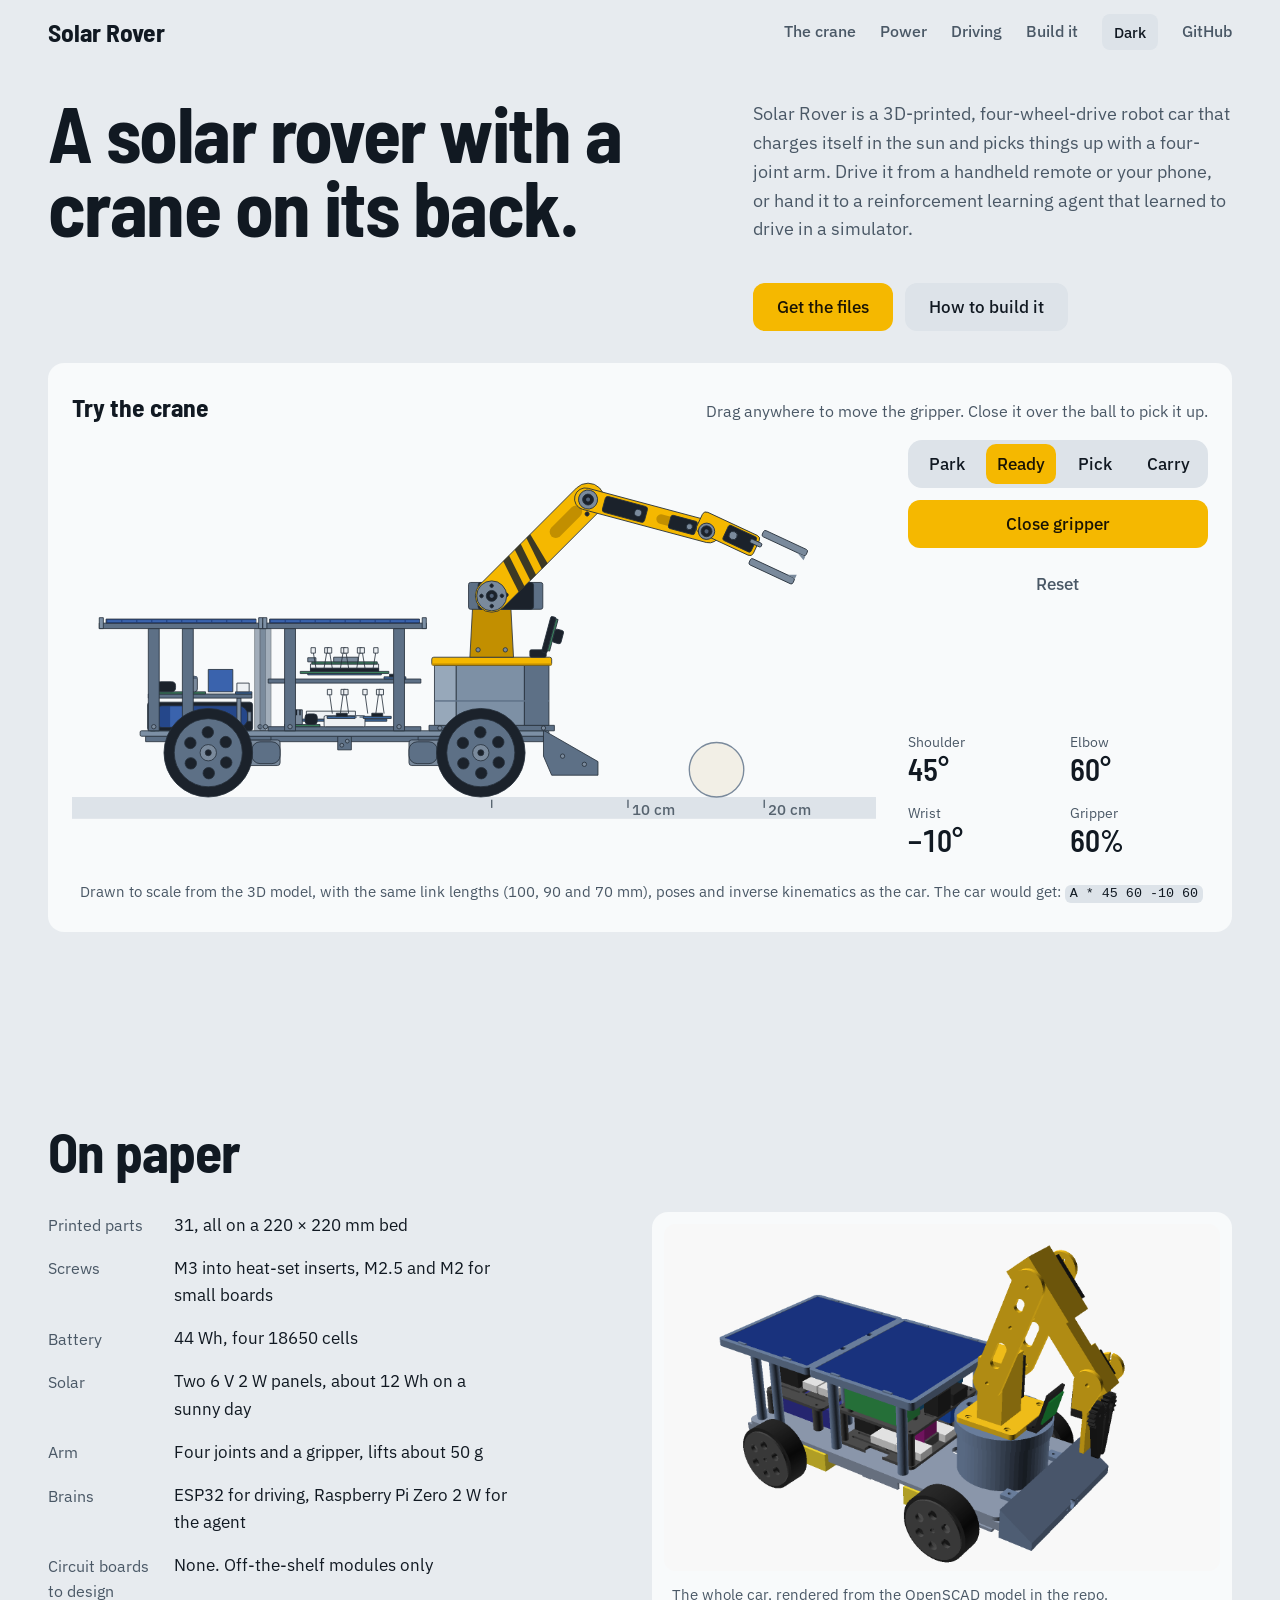
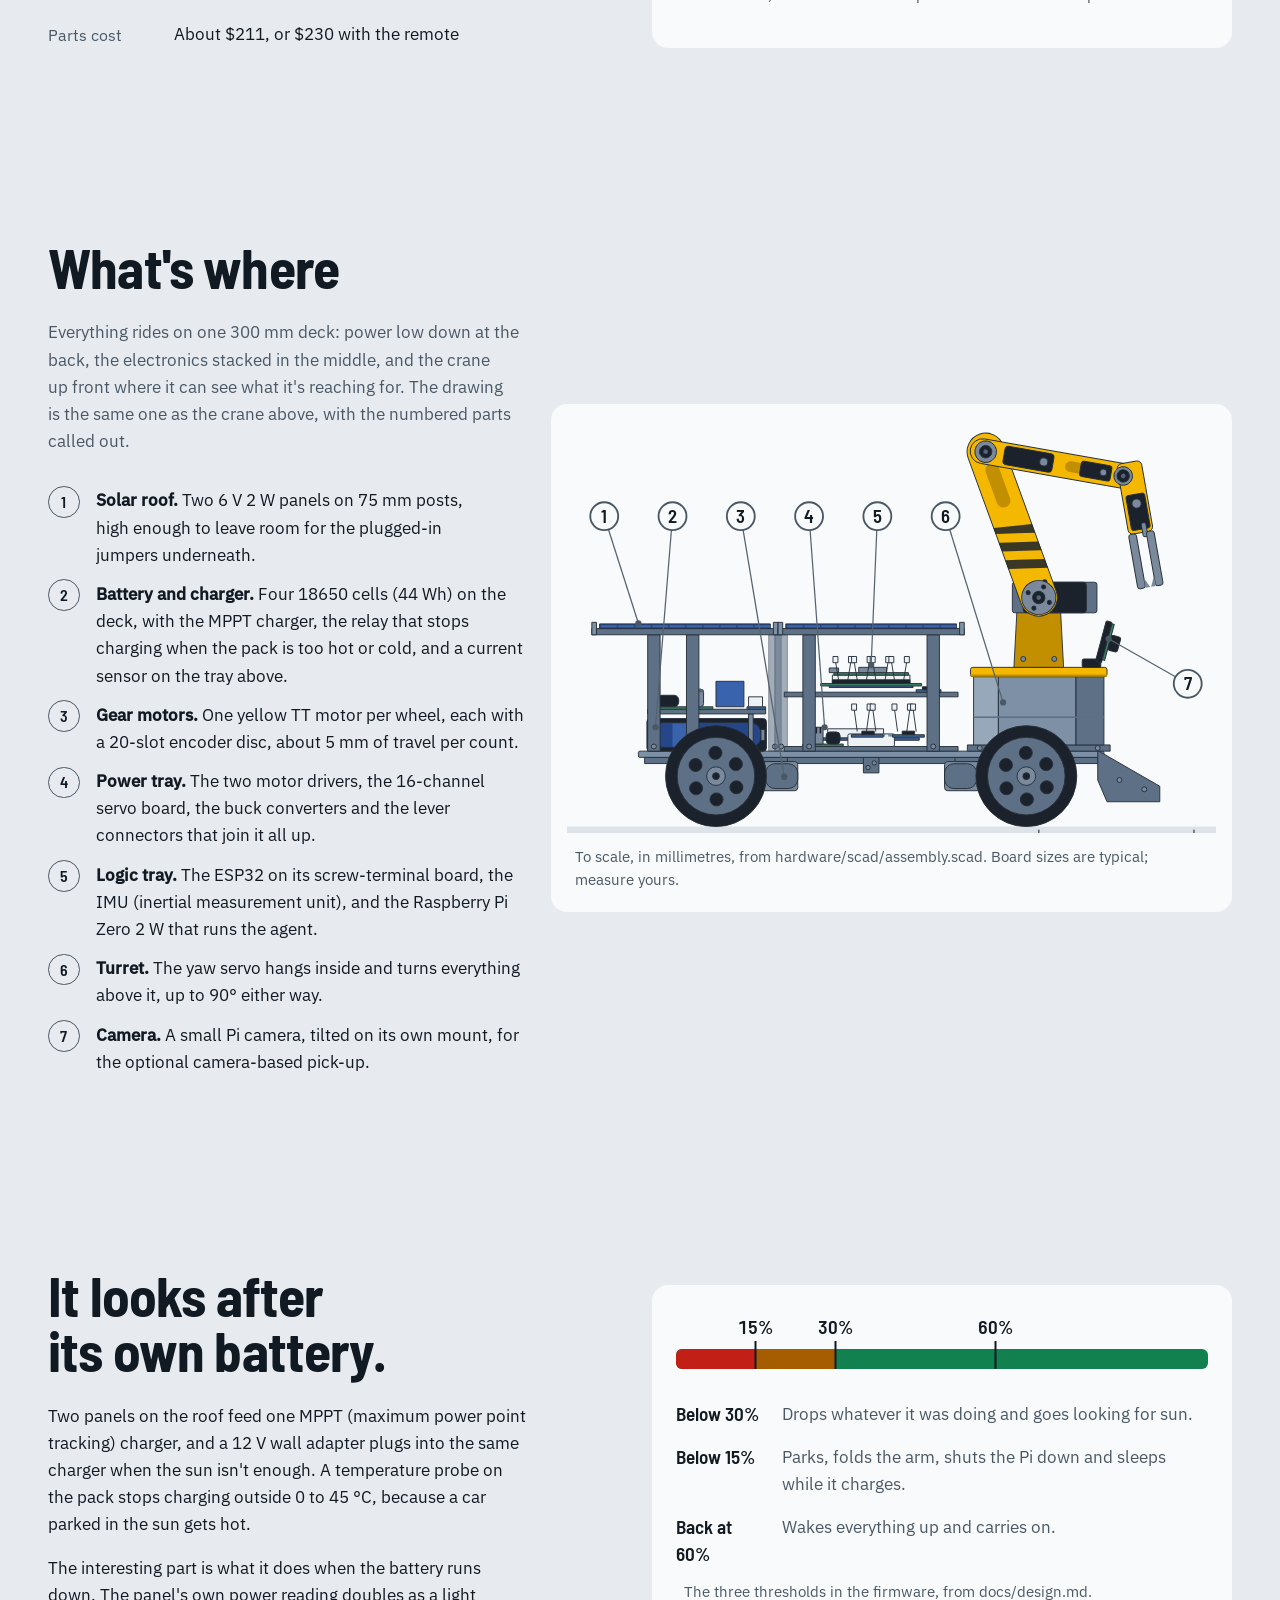
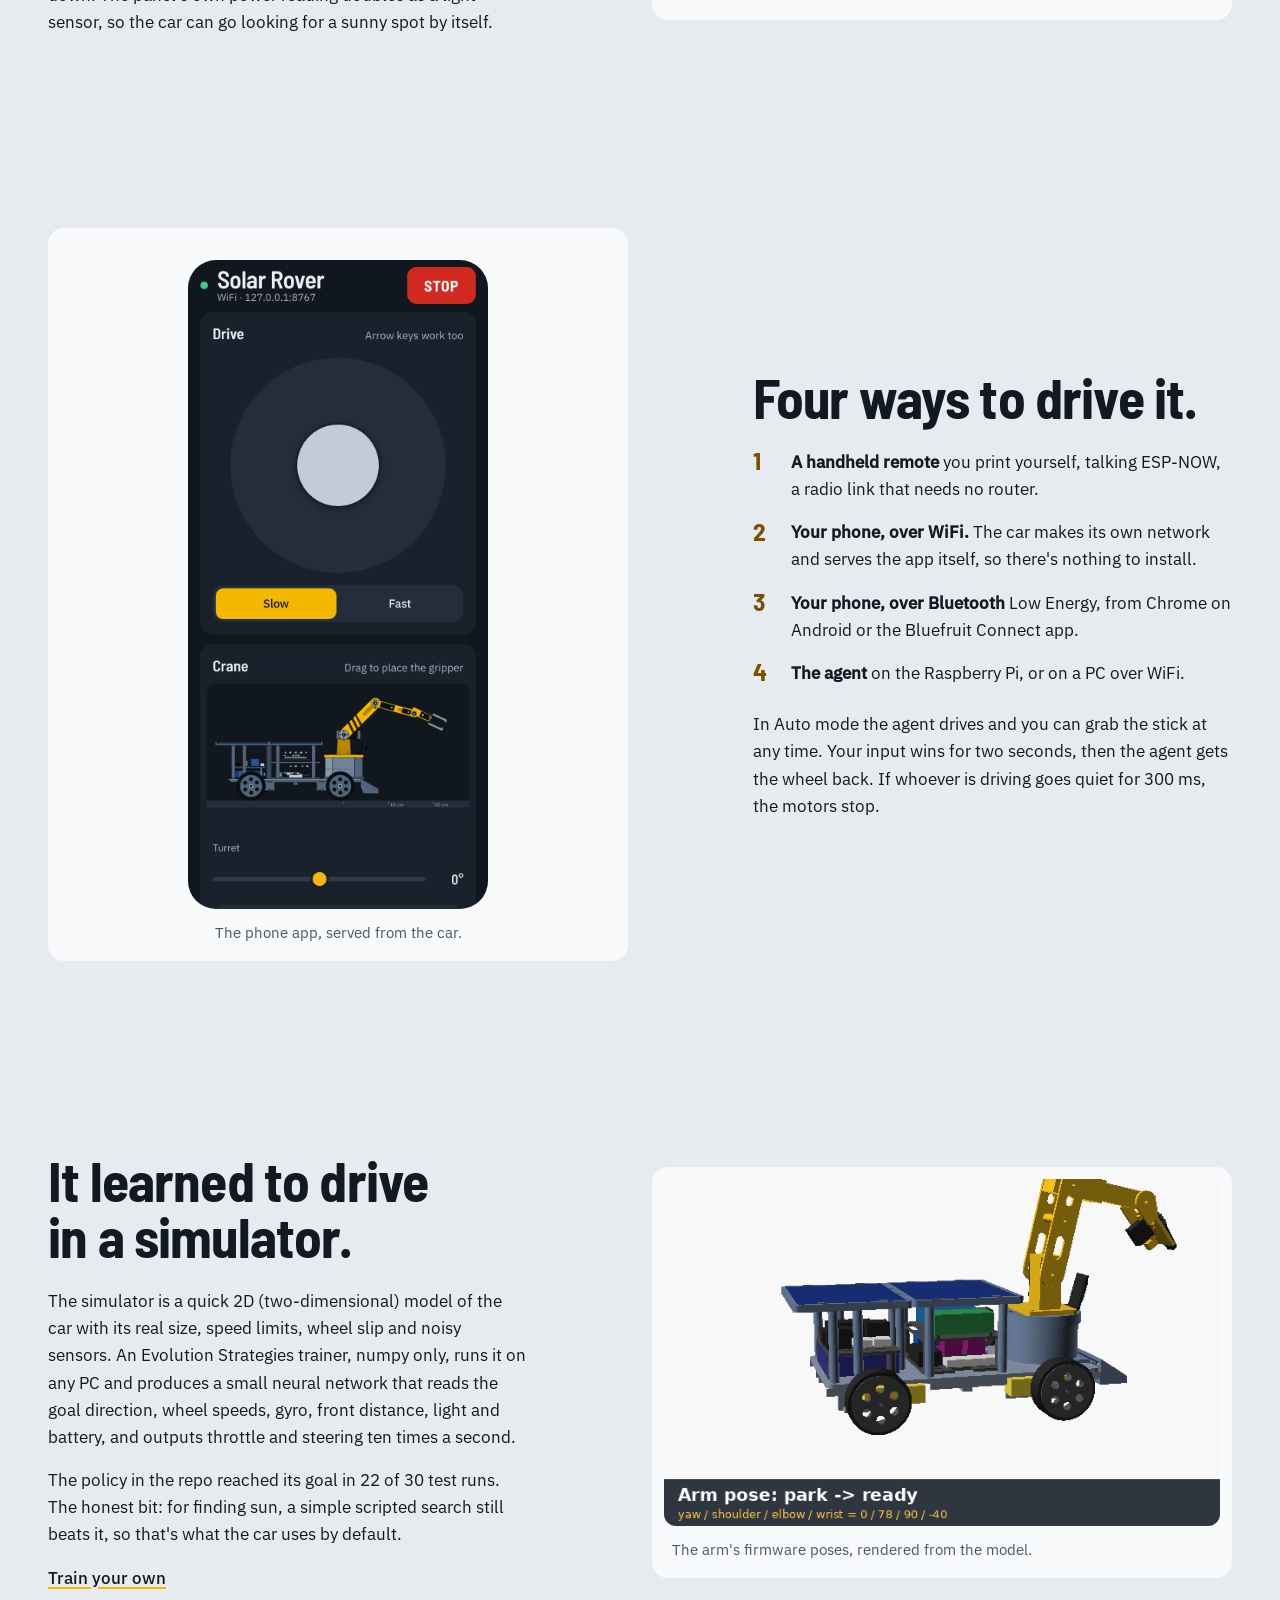
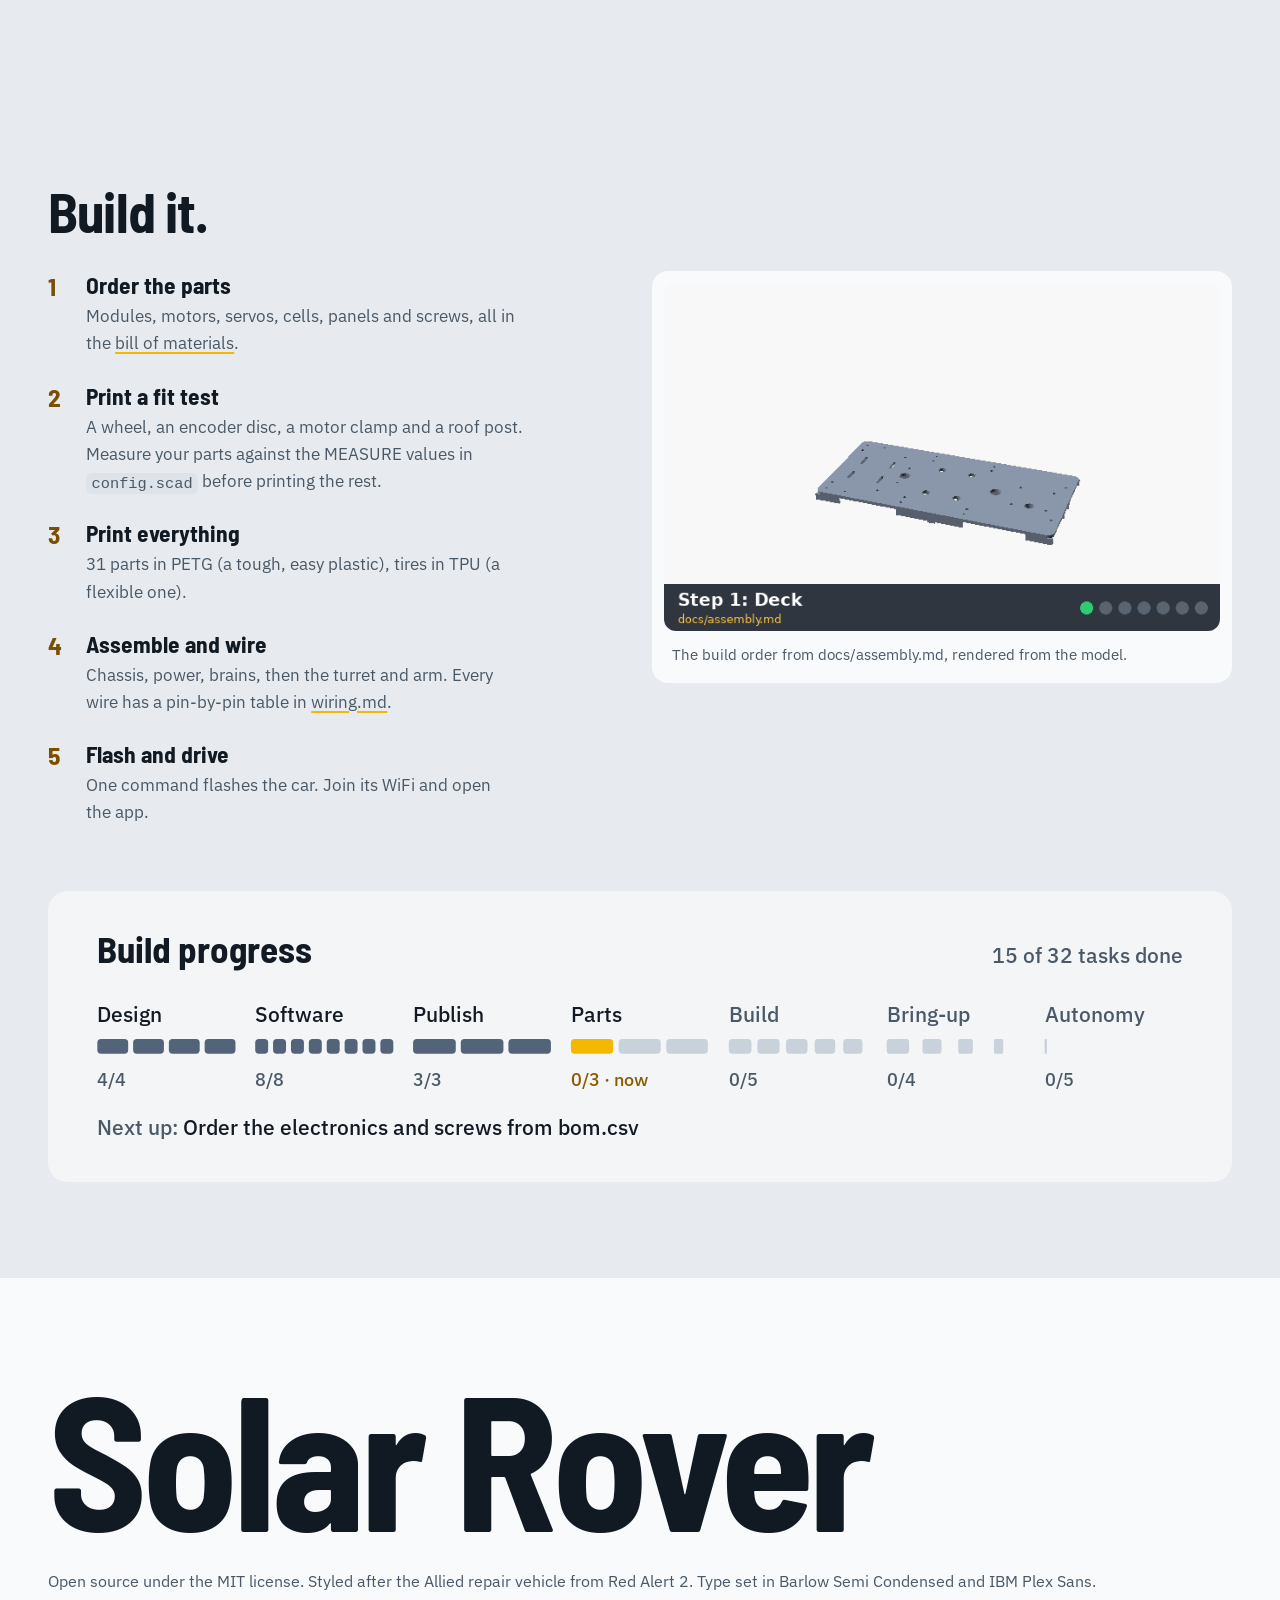
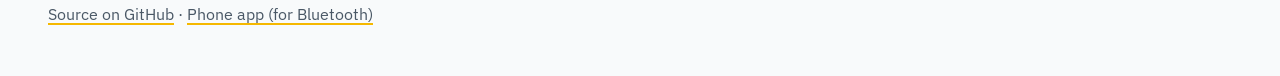
==== docs/index.html @ 986efdf7 "Field Service redesign: phone app, website and README banner Applies the design staged in the "Desig" ====
<!doctype html>
<html lang="en">
<head>
<meta charset="utf-8">
<meta name="viewport" content="width=device-width,initial-scale=1">
<title>Solar Rover: a 3D-printed solar robot car with a crane arm</title>
<meta name="description" content="A 3D-printed, solar-charged, four-wheel-drive robot car with a crane arm. Drive it from a remote, your phone, or let a learning agent take over.">
<meta name="theme-color" content="#11171e" media="(prefers-color-scheme: dark)">
<meta name="theme-color" content="#e7ebef" media="(prefers-color-scheme: light)">
<script>try{var t=localStorage.getItem('theme');if(t)document.documentElement.dataset.theme=t}catch(e){}</script>
<link rel="preload" href="../firmware/car/web/fonts/barlow-sc-700.woff2" as="font" type="font/woff2" crossorigin>
<link rel="preload" href="../firmware/car/web/fonts/plex-sans-400.woff2" as="font" type="font/woff2" crossorigin>
<link rel="stylesheet" href="../firmware/car/web/tokens.css">
<link rel="stylesheet" href="site.css">
</head>
<body>
<a class="skip" href="#main">Skip to the content</a>
<header class="bar">
  <a class="wordmark" href="#top">Solar Rover</a>
  <nav aria-label="Sections">
    <a href="#crane">The crane</a>
    <a href="#power">Power</a>
    <a href="#drive">Driving</a>
    <a href="#build">Build it</a>
  </nav>
  <button class="theme" id="theme" type="button">Light</button>
  <a class="gh" href="https://github.com/Normansrule/solar-rover">GitHub</a>
</header>

<main id="main">
  <section class="hero" id="top" aria-labelledby="hTitle">
    <div class="hero-copy">
      <h1 id="hTitle">A solar rover with a crane on its back.</h1>
      <p class="lede">Solar Rover is a 3D-printed, four-wheel-drive robot car that charges itself in the sun and picks things up with a four-joint arm. Drive it from a handheld remote or your phone, or hand it to a reinforcement learning agent that learned to drive in a simulator.</p>
      <p class="hero-links"><a class="btn btn-primary" href="https://github.com/Normansrule/solar-rover">Get the files</a><a class="btn" href="#build">How to build it</a></p>
    </div>

    <figure class="console" id="crane" aria-labelledby="craneCap">
      <div class="console-head">
        <h2 id="craneCap" class="console-title">Try the crane</h2>
        <p class="hint" id="craneHint">Drag anywhere to move the gripper. Close it over the ball to pick it up.</p>
      </div>
      <div class="stage" id="stage">
        <noscript><img src="img/assembly_side.png" alt="Side view of the rover with its arm raised"></noscript>
      </div>
      <p class="status" id="craneStatus" role="status" aria-live="polite"></p>
      <div class="controls">
        <div class="seg" role="group" aria-label="Arm poses from the firmware">
          <button type="button" data-pose="park">Park</button>
          <button type="button" data-pose="ready" aria-pressed="true" class="sel">Ready</button>
          <button type="button" data-pose="pick">Pick</button>
          <button type="button" data-pose="carry">Carry</button>
        </div>
        <button type="button" class="btn btn-primary" id="grip" aria-pressed="true">Close gripper</button>
        <button type="button" class="btn btn-quiet" id="reset">Reset</button>
      </div>
      <dl class="readout" aria-label="Joint angles">
        <div><dt>Shoulder</dt><dd id="rShoulder">45°</dd></div>
        <div><dt>Elbow</dt><dd id="rElbow">60°</dd></div>
        <div><dt>Wrist</dt><dd id="rWrist">−10°</dd></div>
        <div><dt>Gripper</dt><dd id="rGrip">60%</dd></div>
      </dl>
      <figcaption>Drawn to scale from the 3D model, with the same link lengths (100, 90 and 70 mm), poses and inverse kinematics as the car. The car would get: <code id="rCmd">A * 45 60 -10 60</code></figcaption>
    </figure>
  </section>

  <section class="spec" aria-labelledby="hSpec">
    <h2 id="hSpec">On paper</h2>
    <dl class="spec-list">
      <div><dt>Printed parts</dt><dd>31, all on a 220 × 220 mm bed</dd></div>
      <div><dt>Screws</dt><dd>M3 into heat-set inserts, M2.5 and M2 for small boards</dd></div>
      <div><dt>Battery</dt><dd>44 Wh, four 18650 cells</dd></div>
      <div><dt>Solar</dt><dd>Two 6 V 2 W panels, about 12 Wh on a sunny day</dd></div>
      <div><dt>Arm</dt><dd>Four joints and a gripper, lifts about 50 g</dd></div>
      <div><dt>Brains</dt><dd>ESP32 for driving, Raspberry Pi Zero 2 W for the agent</dd></div>
      <div><dt>Circuit boards to design</dt><dd>None. Off-the-shelf modules only</dd></div>
      <div><dt>Parts cost</dt><dd>About $211, or $230 with the remote</dd></div>
    </dl>
    <figure class="plate">
      <img src="img/assembly.png" width="1600" height="1000" loading="lazy" alt="The assembled rover in 3D: solar roof on posts, electronics trays underneath, a yellow arm on a round turret at the front">
      <figcaption>The whole car, rendered from the OpenSCAD model in the repo.</figcaption>
    </figure>
  </section>

  <section class="parts-plate" id="parts" aria-labelledby="hParts">
    <div class="parts-copy">
      <h2 id="hParts">What's where</h2>
      <p>Everything rides on one 300 mm deck: power low down at the back, the electronics stacked in the middle, and the crane up front where it can see what it's reaching for. The drawing is the same one as the crane above, with the numbered parts called out.</p>
    </div>
    <figure class="parts-fig">
      <div class="stage" id="partsStage"></div>
      <figcaption>To scale, in millimetres, from hardware/scad/assembly.scad. Board sizes are typical; measure yours.</figcaption>
    </figure>
    <ol class="key">
      <li><b>Solar roof.</b> Two 6 V 2 W panels on 75 mm posts, high enough to leave room for the plugged-in jumpers underneath.</li>
      <li><b>Battery and charger.</b> Four 18650 cells (44 Wh) on the deck, with the MPPT charger, the relay that stops charging when the pack is too hot or cold, and a current sensor on the tray above.</li>
      <li><b>Gear motors.</b> One yellow TT motor per wheel, each with a 20-slot encoder disc, about 5 mm of travel per count.</li>
      <li><b>Power tray.</b> The two motor drivers, the 16-channel servo board, the buck converters and the lever connectors that join it all up.</li>
      <li><b>Logic tray.</b> The ESP32 on its screw-terminal board, the IMU (inertial measurement unit), and the Raspberry Pi Zero 2 W that runs the agent.</li>
      <li><b>Turret.</b> The yaw servo hangs inside and turns everything above it, up to 90° either way.</li>
      <li><b>Camera.</b> A small Pi camera, tilted on its own mount, for the optional camera-based pick-up.</li>
    </ol>
  </section>

  <section class="chapter" id="power" aria-labelledby="hPower">
    <div class="chapter-copy">
      <h2 id="hPower">It looks after its own battery.</h2>
      <p>Two panels on the roof feed one MPPT (maximum power point tracking) charger, and a 12 V wall adapter plugs into the same charger when the sun isn't enough. A temperature probe on the pack stops charging outside 0 to 45 °C, because a car parked in the sun gets hot.</p>
      <p>The interesting part is what it does when the battery runs down. The panel's own power reading doubles as a light sensor, so the car can go looking for a sunny spot by itself.</p>
    </div>
    <figure class="gauge-fig" aria-labelledby="gaugeCap">
      <div class="gauge" aria-hidden="true">
        <div class="gauge-bar"><i class="zone-bad"></i><i class="zone-warn"></i></div>
        <b class="mark" style="--at:15%">15%</b><b class="mark" style="--at:30%">30%</b><b class="mark" style="--at:60%">60%</b>
      </div>
      <dl class="levels">
        <div><dt>Below 30%</dt><dd>Drops whatever it was doing and goes looking for sun.</dd></div>
        <div><dt>Below 15%</dt><dd>Parks, folds the arm, shuts the Pi down and sleeps while it charges.</dd></div>
        <div><dt>Back at 60%</dt><dd>Wakes everything up and carries on.</dd></div>
      </dl>
      <figcaption id="gaugeCap">The three thresholds in the firmware, from docs/design.md.</figcaption>
    </figure>
  </section>

  <section class="chapter flip" id="drive" aria-labelledby="hDrive">
    <div class="chapter-copy">
      <h2 id="hDrive">Four ways to drive it.</h2>
      <ol class="ways">
        <li><b>A handheld remote</b> you print yourself, talking ESP-NOW, a radio link that needs no router.</li>
        <li><b>Your phone, over WiFi.</b> The car makes its own network and serves the app itself, so there's nothing to install.</li>
        <li><b>Your phone, over Bluetooth</b> Low Energy, from Chrome on Android or the Bluefruit Connect app.</li>
        <li><b>The agent</b> on the Raspberry Pi, or on a PC over WiFi.</li>
      </ol>
      <p>In Auto mode the agent drives and you can grab the stick at any time. Your input wins for two seconds, then the agent gets the wheel back. If whoever is driving goes quiet for 300 ms, the motors stop.</p>
    </div>
    <figure class="phone">
      <img src="img/app.png" width="780" height="1688" loading="lazy" alt="The phone app: the drive stick, the crane view with arm poses, the mode switch and battery readings">
      <figcaption>The phone app, served from the car.</figcaption>
    </figure>
  </section>

  <section class="chapter" id="agent" aria-labelledby="hAgent">
    <div class="chapter-copy">
      <h2 id="hAgent">It learned to drive in a simulator.</h2>
      <p>The simulator is a quick 2D (two-dimensional) model of the car with its real size, speed limits, wheel slip and noisy sensors. An Evolution Strategies trainer, numpy only, runs it on any PC and produces a small neural network that reads the goal direction, wheel speeds, gyro, front distance, light and battery, and outputs throttle and steering ten times a second.</p>
      <p>The policy in the repo reached its goal in 22 of 30 test runs. The honest bit: for finding sun, a simple scripted search still beats it, so that's what the car uses by default.</p>
      <p><a class="more" href="https://github.com/Normansrule/solar-rover/blob/main/docs/software.md#4-simulator-and-training-on-your-pc">Train your own</a></p>
    </div>
    <figure class="plate">
      <img src="img/anim/arm.gif" width="640" height="400" loading="lazy" alt="The arm moving through its park, ready, pick and carry poses">
      <figcaption>The arm's firmware poses, rendered from the model.</figcaption>
    </figure>
  </section>

  <section class="build" id="build" aria-labelledby="hBuild">
    <h2 id="hBuild">Build it.</h2>
    <ol class="steps">
      <li><h3>Order the parts</h3><p>Modules, motors, servos, cells, panels and screws, all in the <a href="https://github.com/Normansrule/solar-rover/blob/main/docs/bom.csv">bill of materials</a>.</p></li>
      <li><h3>Print a fit test</h3><p>A wheel, an encoder disc, a motor clamp and a roof post. Measure your parts against the MEASURE values in <code>config.scad</code> before printing the rest.</p></li>
      <li><h3>Print everything</h3><p>31 parts in PETG (a tough, easy plastic), tires in TPU (a flexible one).</p></li>
      <li><h3>Assemble and wire</h3><p>Chassis, power, brains, then the turret and arm. Every wire has a pin-by-pin table in <a href="https://github.com/Normansrule/solar-rover/blob/main/docs/wiring.md">wiring.md</a>.</p></li>
      <li><h3>Flash and drive</h3><p>One command flashes the car. Join its WiFi and open the app.</p></li>
    </ol>
    <figure class="plate wide">
      <img src="img/anim/build.gif" width="640" height="400" loading="lazy" alt="The rover going together step by step">
      <figcaption>The build order from docs/assembly.md, rendered from the model.</figcaption>
    </figure>
    <figure class="progress">
      <img src="img/anim/progress.svg" width="960" height="236" loading="lazy" alt="Build progress, one segment per task">
    </figure>
  </section>
</main>

<footer class="foot">
  <p class="foot-name">Solar Rover</p>
  <p>Open source under the MIT license. Styled after the Allied repair vehicle from Red Alert 2. Type set in Barlow Semi Condensed and IBM Plex Sans.</p>
  <p><a href="https://github.com/Normansrule/solar-rover">Source on GitHub</a> · <a href="../firmware/car/web/">Phone app (for Bluetooth)</a></p>
</footer>

<script src="../firmware/car/web/crane.js"></script>
<script src="site.js"></script>
</body>
</html>
---- firmware/car/web/tokens.css ----
/* Solar Rover design tokens, shared by the phone app (index.html, served from the car)
   and the website (docs/index.html). "Field Service": the console and field manual of
   a Red Alert 2 style repair vehicle. Steel blue-grey, hazard yellow for the crane and
   for "selected / happening now", signal red for STOP and nothing else.
   Fonts: Barlow Semi Condensed and IBM Plex Sans, both SIL Open Font License (fonts/). */

@font-face{font-family:"Barlow SC";src:url(fonts/barlow-sc-600.woff2) format("woff2");font-weight:600;font-display:swap}
@font-face{font-family:"Barlow SC";src:url(fonts/barlow-sc-700.woff2) format("woff2");font-weight:700;font-display:swap}
@font-face{font-family:"Plex";src:url(fonts/plex-sans-400.woff2) format("woff2");font-weight:400;font-display:swap}
@font-face{font-family:"Plex";src:url(fonts/plex-sans-500.woff2) format("woff2");font-weight:500;font-display:swap}

:root{
  color-scheme:light dark;
  /* night shift (dark) */
  --ground:#11171e; --panel:#19222c; --raised:#232e3a; --raised-2:#2d3a48; --rule:#2a3542;
  --ink:#ecf0f4; --ink-2:#a5b2c0; --ink-3:#7b8999;
  --steel:#c1ccd8; --steel-2:#8797a9; --hull:#6f8297; --hull-2:#8698ab; --hull-3:#53657a; --tire:#0b0f14;
  --hazard:#f5b800; --on-hazard:#1a1404; --hazard-ink:#f5b800;
  --stop:#d22a20; --on-stop:#ffffff;
  --ok:#3ccf8a; --warn:#f0a020; --bad:#ff6b5e;
  --warn-bg:#3a2a10; --warn-ink:#ffd98c; --bad-bg:#45161a; --bad-ink:#ffc2bc;
  --cell:#1d3a72; --cell-2:#2b5296;
  --line:#0b0f14; --hazard-2:#b58800; --pcb:#2c6a4c; --pcb-2:#2a5384; --plug:#c9d1d9;

  --display:"Barlow SC","Arial Narrow",system-ui,sans-serif;
  --text:"Plex",system-ui,-apple-system,"Segoe UI",Roboto,sans-serif;

  /* 4 px spacing scale */
  --s1:4px; --s2:8px; --s3:12px; --s4:16px; --s5:24px; --s6:32px; --s7:48px; --s8:64px; --s9:96px; --s10:128px;
  --r-s:8px; --r-m:12px; --r-l:16px;

  /* motion: strong ease-out for responses, ease-in-out for things moving on screen */
  --ease-out:cubic-bezier(.23,1,.32,1);
  --ease-in-out:cubic-bezier(.77,0,.175,1);
  --t-press:140ms; --t-ui:200ms;
}
@media (prefers-color-scheme:light){:root:not([data-theme=dark]){
  /* workshop daylight (light) */
  --ground:#e7ebef; --panel:#f8fafb; --raised:#dde3e9; --raised-2:#cdd5de; --rule:#cfd7df;
  --ink:#111922; --ink-2:#4a5866; --ink-3:#56636f;
  --steel:#52637a; --steel-2:#7a8a9c; --hull:#7d90a5; --hull-2:#97a8ba; --hull-3:#5d7086; --tire:#1b222b;
  --hazard-ink:#7a4f00;
  --stop:#c21f16;
  --ok:#13804f; --warn:#a65c00; --bad:#c21f16;
  --warn-bg:#fff1d1; --warn-ink:#5c3700; --bad-bg:#ffe0dc; --bad-ink:#6e0d08;
  --cell:#25478a; --cell-2:#3a63ad;
  --line:#26303b; --hazard-2:#c28f00; --pcb:#3a7e5b; --pcb-2:#3b679e; --plug:#eef1f4;
}}
:root[data-theme=light]{
  --ground:#e7ebef; --panel:#f8fafb; --raised:#dde3e9; --raised-2:#cdd5de; --rule:#cfd7df;
  --ink:#111922; --ink-2:#4a5866; --ink-3:#56636f;
  --steel:#52637a; --steel-2:#7a8a9c; --hull:#7d90a5; --hull-2:#97a8ba; --hull-3:#5d7086; --tire:#1b222b;
  --hazard-ink:#7a4f00;
  --stop:#c21f16;
  --ok:#13804f; --warn:#a65c00; --bad:#c21f16;
  --warn-bg:#fff1d1; --warn-ink:#5c3700; --bad-bg:#ffe0dc; --bad-ink:#6e0d08;
  --cell:#25478a; --cell-2:#3a63ad;
  --line:#26303b; --hazard-2:#c28f00; --pcb:#3a7e5b; --pcb-2:#3b679e; --plug:#eef1f4;
}

/* browser surfaces carry the design too */
::selection{background:var(--hazard);color:var(--on-hazard)}
:focus-visible{outline:2px solid var(--hazard);outline-offset:3px}
input,textarea{caret-color:var(--hazard)}
html{scrollbar-color:var(--raised-2) var(--ground)}

/* the crane drawing (crane.js), used by the app and the website */
.crane{display:block;width:100%;height:auto;touch-action:none;user-select:none;-webkit-user-select:none}
/* parts are drawn like a manual's cutaway: flat fills with a thin ink outline */
.crane .parts rect,.crane .parts circle,.crane .parts path{stroke:var(--line);stroke-width:.6;stroke-linejoin:round}
.crane .parts .nl{stroke:none}
.crane .hull{fill:var(--hull)} .crane .hull-top{fill:var(--hull-2)} .crane .hull-dark,.crane .post,.crane .rim,.crane .motor-can{fill:var(--hull-3)}
.crane .post.back{opacity:.55}
.crane .tire,.crane .hole,.crane .chip,.crane .servo,.crane .pin,.crane .band{fill:var(--tire)} .crane .band{opacity:.85}
.crane .tread{fill:none;stroke:var(--hull-3);stroke-width:2.6;stroke-dasharray:2.2 3.3;opacity:.7}
.crane .metal,.crane .motor,.crane .bolt,.crane .finger{fill:var(--steel-2)} .crane .metal-lt{fill:var(--steel)}
.crane .servo-2{fill:var(--hull-3)}
.crane .cell,.crane .batt{fill:var(--cell)} .crane .cell-2,.crane .batt-2,.crane .relay{fill:var(--cell-2)}
.crane .pcb{fill:var(--pcb)} .crane .pcb-2{fill:var(--pcb-2)} .crane .plug,.crane .term{fill:var(--plug)} .crane .lever{fill:var(--steel-2)}
.crane .boom{fill:var(--hazard)} .crane .boom-2{fill:var(--hazard-2)}
.crane .wire{fill:none;stroke:var(--steel-2);stroke-width:1.1;stroke-linecap:round}
.crane .callouts{pointer-events:none}
.crane .leader{stroke:var(--ink-3);stroke-width:.8}
.crane .callout{fill:var(--panel);stroke:var(--ink-2);stroke-width:1.2} .crane .callout-dot{fill:var(--ink-2)}
.crane .callout-n{fill:var(--ink);font:600 12px var(--display);text-anchor:middle}
.crane .floor{fill:var(--raised)} .crane .scale{fill:var(--ink-3);font:500 11px var(--text)}
.crane .reach{fill:none;stroke:var(--hazard);stroke-width:1.5;stroke-dasharray:3 5;opacity:0;transition:opacity var(--t-ui) ease}
.crane.dragging .reach,.crane.show-reach .reach{opacity:.55}
.crane .ball{fill:#f2efe6;stroke:var(--steel-2);stroke-width:1}
.crane .handle{fill:transparent;cursor:grab;outline:none}
.crane .handle-ring{fill:none;stroke:var(--hazard);stroke-width:2;opacity:0;transition:opacity var(--t-ui) ease}
.crane .handle:focus-visible + .handle-ring,.crane .handle:hover + .handle-ring,.crane.dragging .handle-ring{opacity:1}
.crane.dragging .handle{cursor:grabbing}
.crane .ghost{fill:var(--bad);opacity:0}
.crane.blocked .ghost{opacity:.8}

@media (prefers-reduced-motion:reduce){.crane .reach,.crane .handle-ring{transition:none}}
---- docs/site.css ----
/* Solar Rover website. Tokens, fonts and the crane drawing come from
   firmware/car/web/tokens.css, the same file the phone app uses. Layout: the field
   manual spread, a 12-column grid where a figure and a narrow text column trade sides. */

*{box-sizing:border-box}
html{background:var(--ground);color:var(--ink);font:400 1.0625rem/1.6 var(--text);-webkit-text-size-adjust:100%;scroll-padding-top:80px}
@media (prefers-reduced-motion:no-preference){html{scroll-behavior:smooth}}
body{margin:0}
img{display:block;max-width:100%;height:auto}
a{color:inherit;text-decoration-color:var(--hazard);text-decoration-thickness:2px;text-underline-offset:3px}
a:hover{text-decoration-color:currentColor}
code{font:500 .9em ui-monospace,SFMono-Regular,Menlo,Consolas,monospace;background:var(--raised);border-radius:6px;padding:.1em .35em}
h1,h2,h3{font-family:var(--display);font-weight:700;margin:0;text-wrap:balance}
p{margin:0;text-wrap:pretty}
p+p{margin-top:var(--s4)}

.skip{position:absolute;left:var(--s4);top:-60px;z-index:10;background:var(--hazard);color:var(--on-hazard);padding:var(--s2) var(--s4);border-radius:var(--r-s)}
.skip:focus{top:var(--s3)}

/* ---------- page frame ---------- */
.bar,main,.foot{--pad:clamp(16px,4vw,48px);padding-inline:max(var(--pad),calc((100% - 1240px) / 2))}
.bar{position:sticky;top:0;z-index:5;display:flex;align-items:center;gap:var(--s5);min-height:64px;background:var(--ground)}
.wordmark{font:700 1.5rem/1 var(--display);text-decoration:none;margin-right:auto}
.bar nav{display:flex;gap:var(--s5)}
.bar nav a,.gh{font-weight:500;font-size:.9375rem;color:var(--ink-2);text-decoration:none;padding:var(--s2) 0}
.bar nav a:hover,.gh:hover{color:var(--ink)}
.theme{font:500 .875rem var(--text);color:var(--ink);background:var(--raised);border:0;border-radius:var(--r-s);min-height:36px;padding:0 var(--s3);cursor:pointer}
@media (max-width:760px){.bar nav{display:none}.bar{gap:var(--s4)}}

/* ---------- buttons ---------- */
.btn,.seg>button{font:500 1rem/1 var(--text);color:var(--ink);background:var(--raised);border:0;border-radius:var(--r-m);min-height:48px;padding:0 var(--s5);display:inline-flex;align-items:center;justify-content:center;text-decoration:none;cursor:pointer;
  transition:transform var(--t-press) var(--ease-out),background-color var(--t-ui) ease}
.btn:active,.seg>button:active{transform:scale(.97)}
.btn:hover{background:var(--raised-2)}
.btn-primary{background:var(--hazard);color:var(--on-hazard);font-weight:500}
.btn-primary:hover{background:var(--hazard);filter:brightness(1.06)}
.btn-quiet{background:transparent;color:var(--ink-2)}
.btn-quiet:hover{background:var(--raised);color:var(--ink)}
.seg{display:inline-flex;gap:var(--s1);padding:var(--s1);background:var(--raised);border-radius:14px}
.seg>button{background:transparent;min-height:40px;padding:0 var(--s4);border-radius:10px}
.seg>button:hover{background:var(--raised-2)}
.seg>button.sel{background:var(--hazard);color:var(--on-hazard)}

/* ---------- hero: headline across, then the copy and the crane console ---------- */
.hero{display:grid;grid-template-columns:repeat(12,minmax(0,1fr));column-gap:var(--s5);row-gap:var(--s6);padding-block:var(--s6) var(--s9)}
.hero-copy{grid-column:1/-1;display:grid;grid-template-columns:subgrid;row-gap:var(--s5);align-items:end}
h1{grid-column:1/span 7;font-size:clamp(2.75rem,1.4rem + 4.2vw,5rem);line-height:.95;letter-spacing:-.02em;max-inline-size:15ch}
.lede{grid-column:8/-1;grid-row:1;align-self:end;font-size:1.0625rem;color:var(--ink-2);max-inline-size:58ch}
.hero-links{grid-column:8/-1;display:flex;gap:var(--s3);flex-wrap:wrap}
@media (max-width:900px){h1,.lede,.hero-links{grid-column:1/-1;grid-row:auto}.lede{font-size:1.125rem}}

.console{grid-column:1/-1;margin:0;background:var(--panel);border-radius:var(--r-l);padding:var(--s5);display:grid;grid-template-columns:minmax(0,1fr) 300px;grid-template-areas:"head head" "stage side" "status side" "cap cap";column-gap:var(--s6);row-gap:var(--s3)}
.console-head{grid-area:head;display:flex;align-items:baseline;justify-content:space-between;gap:var(--s4);flex-wrap:wrap}
.console-title{font-size:1.5rem}
.hint{color:var(--ink-2);font-size:.9375rem}
.stage{grid-area:stage;min-width:0;cursor:crosshair}
.status{grid-area:status;min-height:1.6em;font-size:.9375rem;color:var(--ink-2)}
.status.err{color:var(--bad)}
.controls{grid-area:side;display:flex;flex-direction:column;gap:var(--s3);align-self:start}
.controls .seg{display:flex}.controls .seg>button{flex:1;padding:0 var(--s2)}
.readout{grid-area:side;align-self:end;display:grid;grid-template-columns:1fr 1fr;gap:var(--s4) var(--s5);margin:0}
.readout dt{font-size:.8125rem;color:var(--ink-2)}
.readout dd{margin:0;font:600 1.75rem/1.1 var(--display);font-variant-numeric:tabular-nums}
.console figcaption{grid-area:cap;font-size:.875rem;color:var(--ink-2);padding-top:var(--s3)}
.console figcaption code{color:var(--ink)}
@media (max-width:900px){
  .console{grid-template-columns:minmax(0,1fr);grid-template-areas:"head" "stage" "status" "ctrl" "read" "cap";padding:var(--s4)}
  .controls{grid-area:ctrl}.readout{grid-area:read;grid-template-columns:repeat(4,1fr);gap:var(--s3)}
  .readout dd{font-size:1.375rem}
}

/* ---------- spec sheet ---------- */
.spec{display:grid;grid-template-columns:repeat(12,minmax(0,1fr));column-gap:var(--s5);row-gap:var(--s6);padding-block:var(--s9)}
.spec h2,.chapter h2,.build h2{font-size:clamp(2rem,1.3rem + 2.6vw,3.5rem);line-height:1;letter-spacing:-.015em}
.spec h2{grid-column:1/-1}
.spec-list{grid-column:1/span 5;margin:0;display:grid;gap:var(--s4)}
.spec-list div{display:grid;grid-template-columns:11ch 1fr;gap:var(--s4)}
.spec-list dt{color:var(--ink-2);font-size:.9375rem;padding-top:.1em}
.spec-list dd{margin:0}
.spec .plate{grid-column:7/-1}
@media (max-width:900px){.spec-list,.spec .plate{grid-column:1/-1}}

.plate{margin:0;background:var(--panel);border-radius:var(--r-l);padding:var(--s3)}
.plate img{border-radius:var(--r-m);width:100%}
figcaption{font-size:.875rem;color:var(--ink-2);padding:var(--s3) var(--s2) var(--s1);text-wrap:pretty}
li,dd{text-wrap:pretty}

/* ---------- chapters: copy and figure trade sides ---------- */
.chapter{display:grid;grid-template-columns:repeat(12,minmax(0,1fr));column-gap:var(--s5);row-gap:var(--s6);align-items:center;padding-block:var(--s9)}
.chapter-copy{grid-column:1/span 5}
.chapter-copy h2{margin-bottom:var(--s5)}
.chapter-copy p{max-inline-size:60ch}
.chapter>figure{grid-column:7/-1;margin:0}
.chapter.flip .chapter-copy{grid-column:8/-1;grid-row:1}
.chapter.flip>figure{grid-column:1/span 6;grid-row:1}
@media (max-width:900px){.chapter-copy,.chapter>figure,.chapter.flip .chapter-copy,.chapter.flip>figure{grid-column:1/-1;grid-row:auto}}
.more{font-weight:500}

.ways{margin:0 0 var(--s5);padding:0;list-style:none;counter-reset:w;display:grid;gap:var(--s4)}
.ways li{counter-increment:w;position:relative;padding-left:2.25rem}
.ways li::before{content:counter(w);position:absolute;left:0;top:-.1em;font:700 1.5rem/1.1 var(--display);color:var(--hazard-ink)}

.phone{display:flex;flex-direction:column;align-items:center;background:var(--panel);border-radius:var(--r-l);padding:var(--s6) var(--s4) var(--s3)}
.phone img{width:min(300px,100%);border-radius:28px}

/* battery thresholds */
.gauge-fig{background:var(--panel);border-radius:var(--r-l);padding:var(--s6) var(--s5) var(--s3)}
.gauge{position:relative;padding-top:32px}
.gauge-bar{position:relative;height:20px;border-radius:6px;overflow:hidden;background:var(--ok)}
.gauge-bar i{position:absolute;top:0;bottom:0}
.zone-bad{left:0;width:15%;background:var(--bad)}
.zone-warn{left:15%;width:15%;background:var(--warn)}
.mark{position:absolute;top:0;left:var(--at);transform:translateX(-50%);font:600 1.125rem/1 var(--display);font-variant-numeric:tabular-nums}
.mark::after{content:"";position:absolute;left:50%;top:24px;width:2px;height:28px;margin-left:-1px;background:var(--ink)}
.levels{margin:var(--s6) 0 0;display:grid;gap:var(--s4)}
.levels div{display:grid;grid-template-columns:9ch 1fr;gap:var(--s4)}
.levels dt{font:600 1.125rem/1.4 var(--display)}
.levels dd{margin:0;color:var(--ink-2)}

/* ---------- build ---------- */
.build{display:grid;grid-template-columns:repeat(12,minmax(0,1fr));column-gap:var(--s5);row-gap:var(--s6);padding-block:var(--s9)}
.build h2{grid-column:1/-1}
.steps{grid-column:1/span 5;margin:0;padding:0;list-style:none;counter-reset:s;display:grid;gap:var(--s5)}
.steps li{counter-increment:s;display:grid;grid-template-columns:2.25rem 1fr;row-gap:var(--s1)}
.steps li::before{content:counter(s);grid-row:span 2;font:700 1.5rem/1.15 var(--display);color:var(--hazard-ink)}
.steps h3{font-size:1.375rem;line-height:1.2}
.steps p{color:var(--ink-2)}
.build .wide{grid-column:7/-1;align-self:start}
.build .progress{grid-column:1/-1;margin:var(--s6) 0 0}
.build .progress img{width:100%;border-radius:var(--r-l)}
@media (max-width:900px){.steps,.build .wide{grid-column:1/-1}}
@media (max-width:760px){.spec,.chapter,.build{padding-block:var(--s7)}.hero{padding-block:var(--s5) var(--s7)}}

/* ---------- footer: the name returns at full width ---------- */
.foot{padding-block:var(--s9) var(--s7);background:var(--panel);color:var(--ink-2);font-size:.9375rem}
.foot-name{font:700 clamp(3.5rem,15vw,12rem)/.85 var(--display);letter-spacing:-.03em;color:var(--ink);margin-bottom:var(--s6)}
.foot p+p{margin-top:var(--s2)}

@media (prefers-reduced-motion:reduce){.btn,.seg>button{transition:none}.btn:active,.seg>button:active{transform:none}}

/* ---------- parts plate: the drawing with its numbered key ---------- */
.parts-plate{display:grid;grid-template-columns:repeat(12,minmax(0,1fr));column-gap:var(--s5);row-gap:var(--s6);align-items:start;padding-block:var(--s9)}
.parts-copy{grid-column:1/span 5;grid-row:1}
.parts-plate .key{grid-column:1/span 5;grid-row:2}
.parts-copy h2{font-size:clamp(2rem,1.3rem + 2.6vw,3.5rem);line-height:1;letter-spacing:-.015em;margin-bottom:var(--s5)}
.parts-copy>p{color:var(--ink-2)}
.parts-fig{grid-column:6/-1;grid-row:1/span 2;align-self:center;margin:0;background:var(--panel);border-radius:var(--r-l);padding:var(--s4)}
.key{list-style:none;margin:0;padding:0;counter-reset:part;display:grid;gap:var(--s3)}
.key li{counter-increment:part;position:relative;padding-left:var(--s7);text-wrap:pretty}
.key li::before{content:counter(part);position:absolute;left:0;top:-.1em;width:1.75rem;height:1.75rem;border-radius:50%;border:1.5px solid var(--ink-2);display:grid;place-items:center;font:600 .9375rem/1 var(--display);color:var(--ink)}
@media (max-width:900px){.parts-copy,.parts-fig,.parts-plate .key{grid-column:1/-1;grid-row:auto}}
@media (max-width:760px){.parts-plate{padding-block:var(--s7)}}
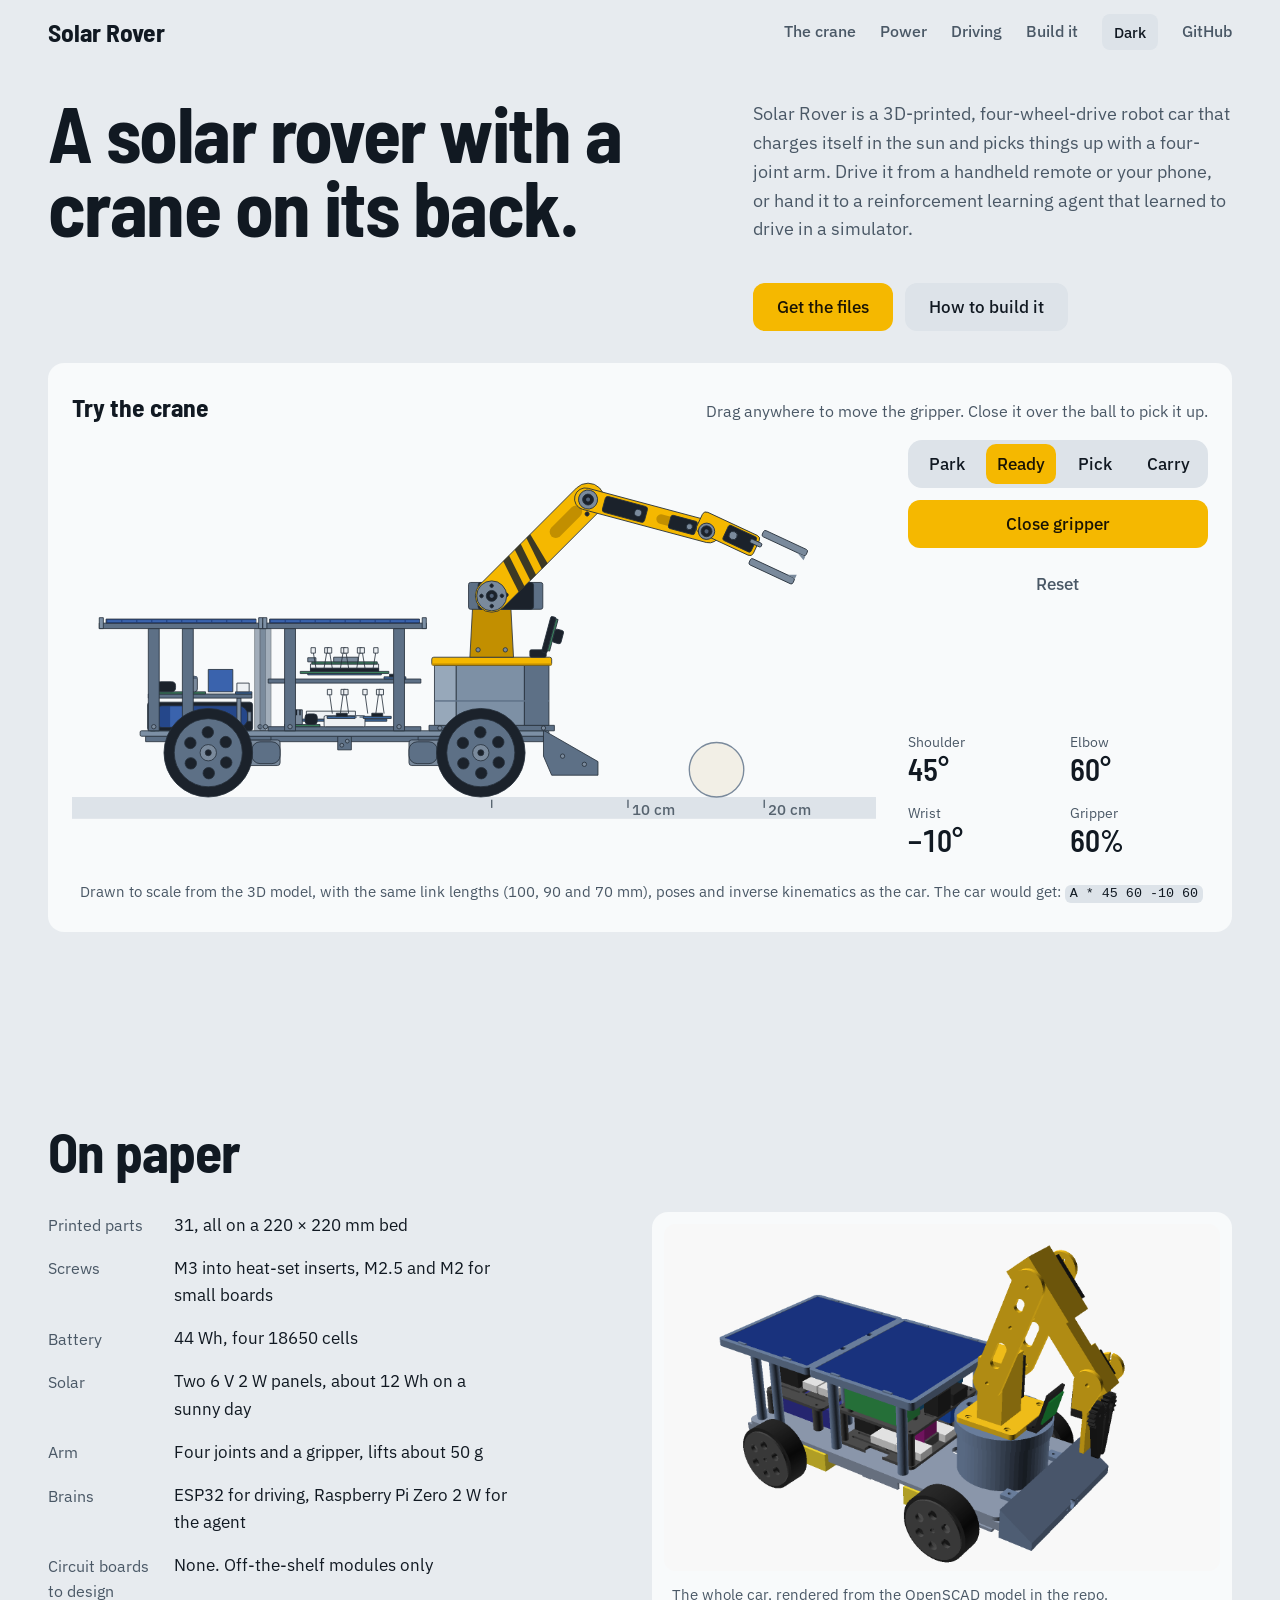
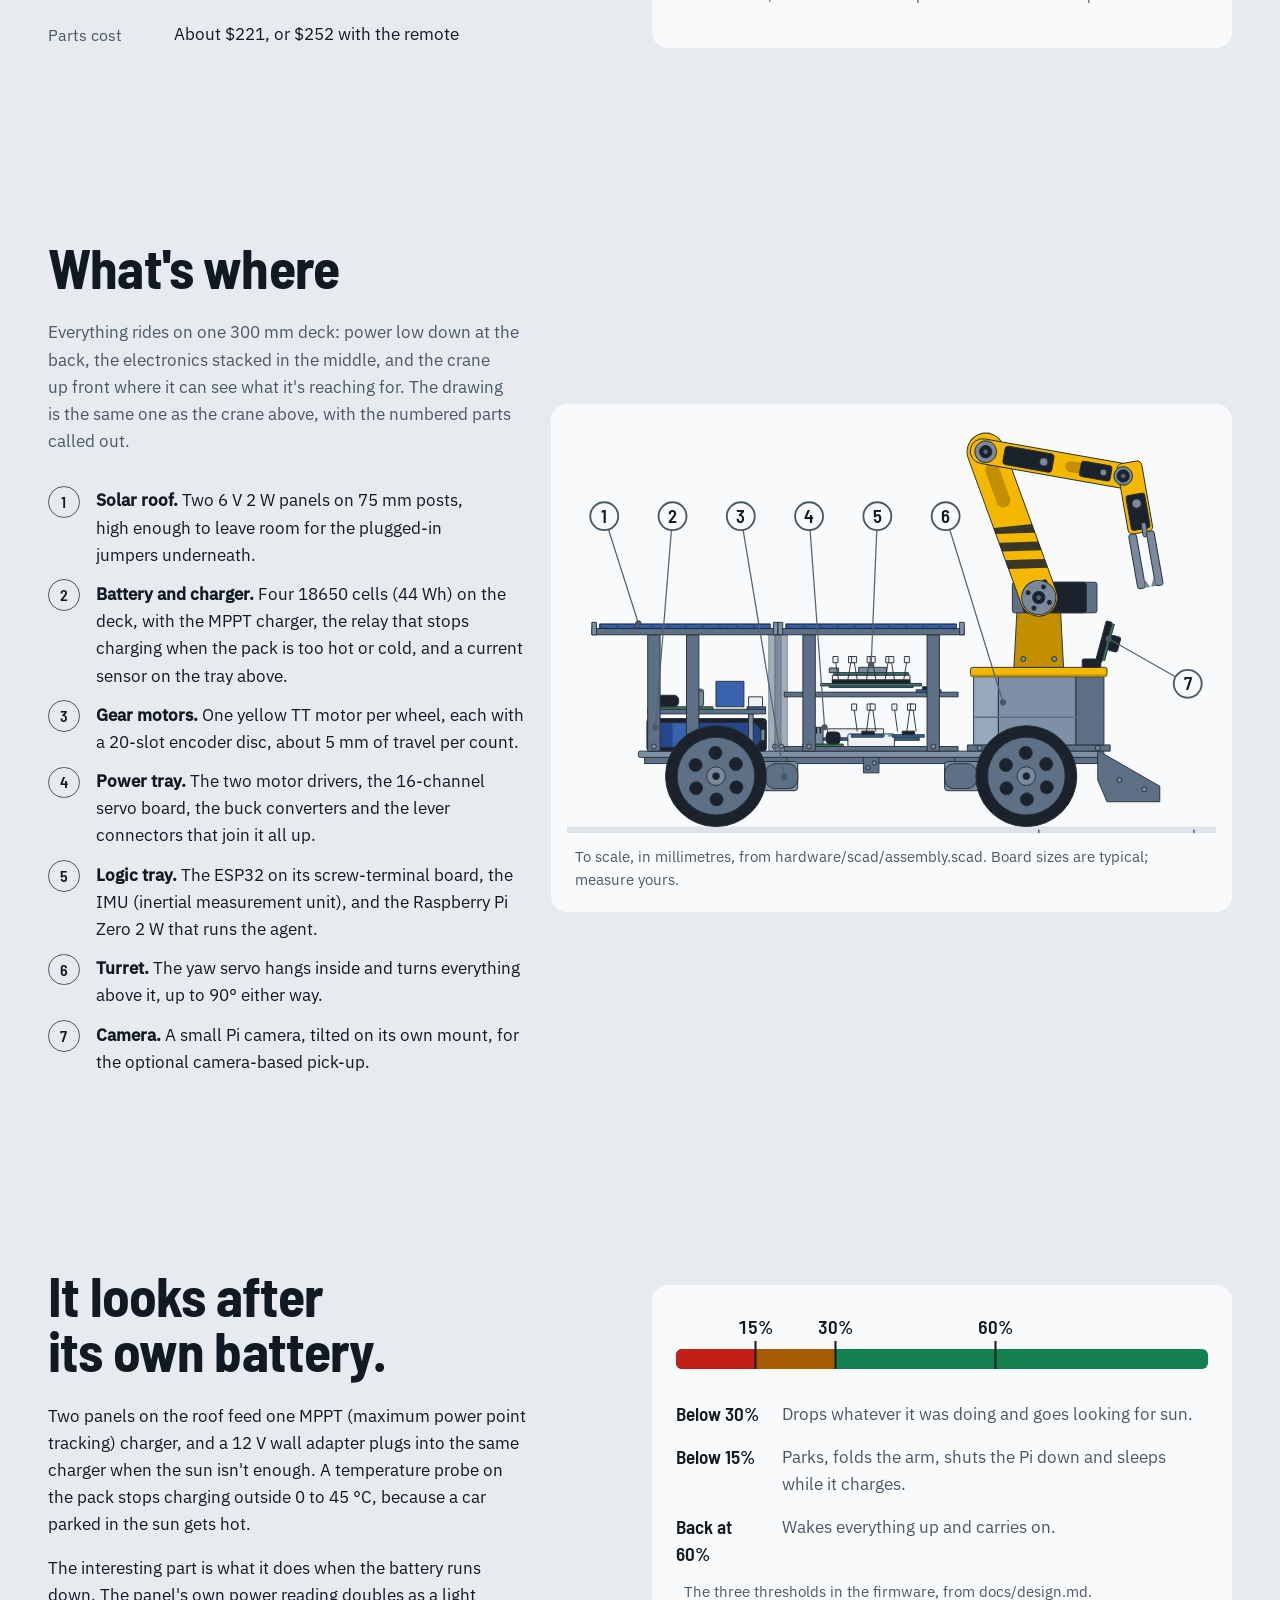
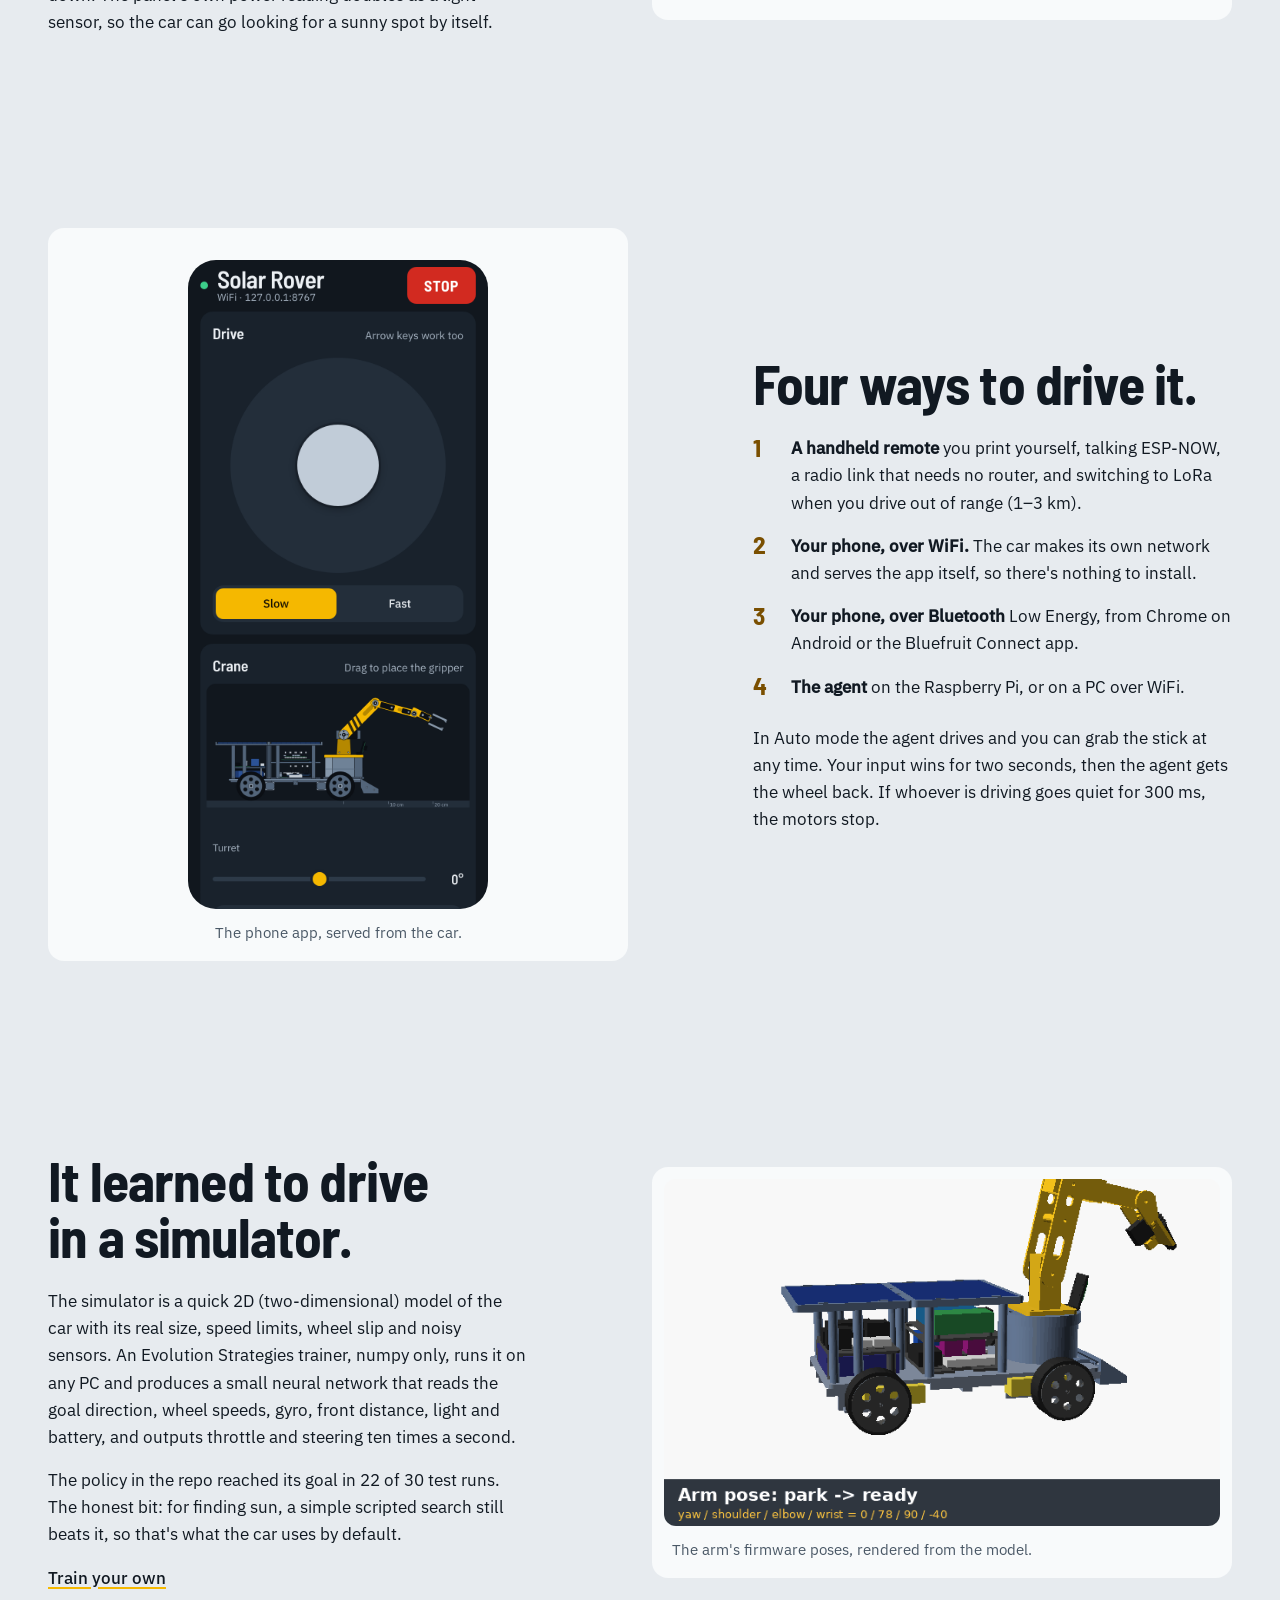
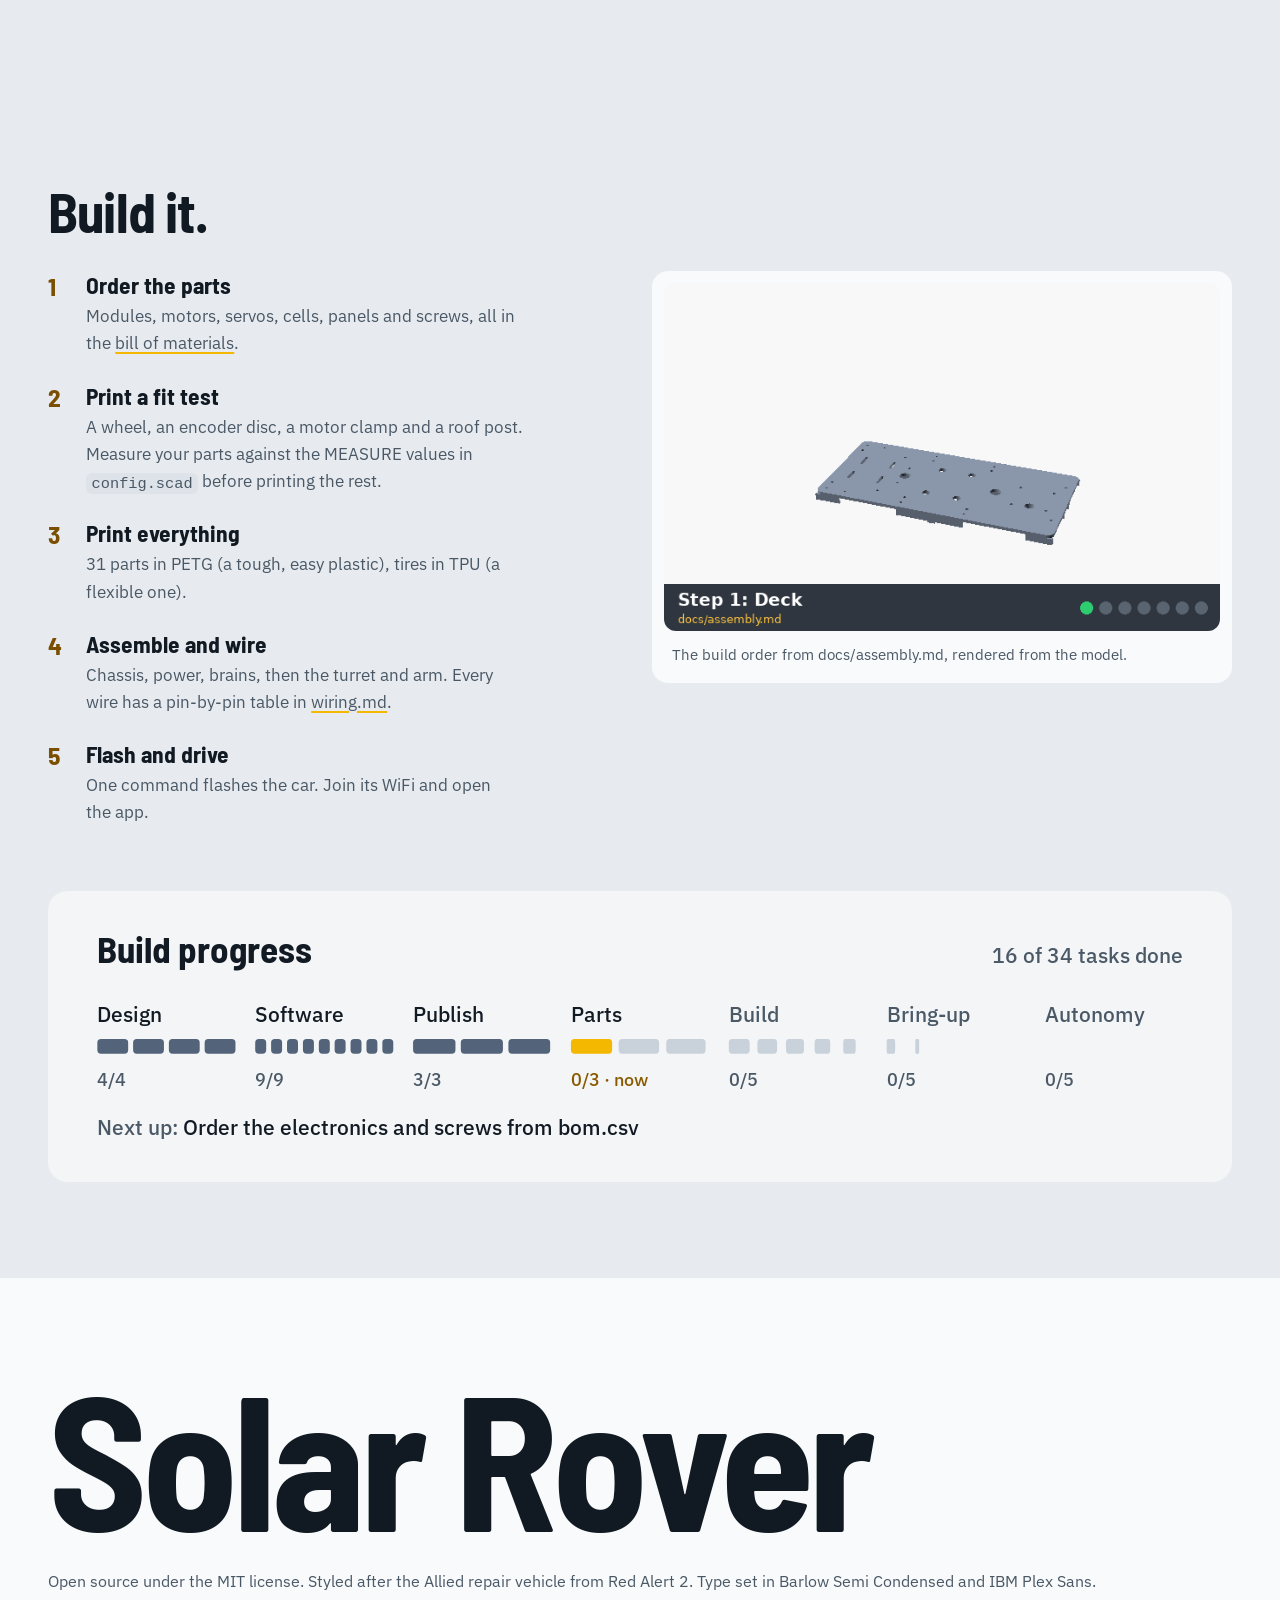
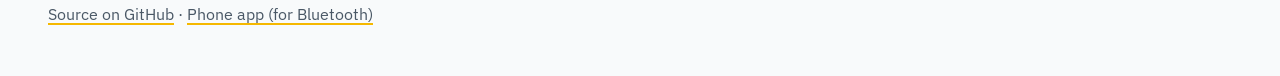
==== commit daab3970: "Merge the bring-up branch (with the LoRa link) into the redesign README and website now carry the Lo" ====
--- a/docs/index.html
+++ b/docs/index.html
@@ -74,7 +74,7 @@
       <div><dt>Arm</dt><dd>Four joints and a gripper, lifts about 50 g</dd></div>
       <div><dt>Brains</dt><dd>ESP32 for driving, Raspberry Pi Zero 2 W for the agent</dd></div>
       <div><dt>Circuit boards to design</dt><dd>None. Off-the-shelf modules only</dd></div>
-      <div><dt>Parts cost</dt><dd>About $211, or $230 with the remote</dd></div>
+      <div><dt>Parts cost</dt><dd>About $221, or $252 with the remote</dd></div>
     </dl>
     <figure class="plate">
       <img src="img/assembly.png" width="1600" height="1000" loading="lazy" alt="The assembled rover in 3D: solar roof on posts, electronics trays underneath, a yellow arm on a round turret at the front">
@@ -126,7 +126,7 @@
     <div class="chapter-copy">
       <h2 id="hDrive">Four ways to drive it.</h2>
       <ol class="ways">
-        <li><b>A handheld remote</b> you print yourself, talking ESP-NOW, a radio link that needs no router.</li>
+        <li><b>A handheld remote</b> you print yourself, talking ESP-NOW, a radio link that needs no router, and switching to LoRa when you drive out of range (1–3 km).</li>
         <li><b>Your phone, over WiFi.</b> The car makes its own network and serves the app itself, so there's nothing to install.</li>
         <li><b>Your phone, over Bluetooth</b> Low Energy, from Chrome on Android or the Bluefruit Connect app.</li>
         <li><b>The agent</b> on the Raspberry Pi, or on a PC over WiFi.</li>
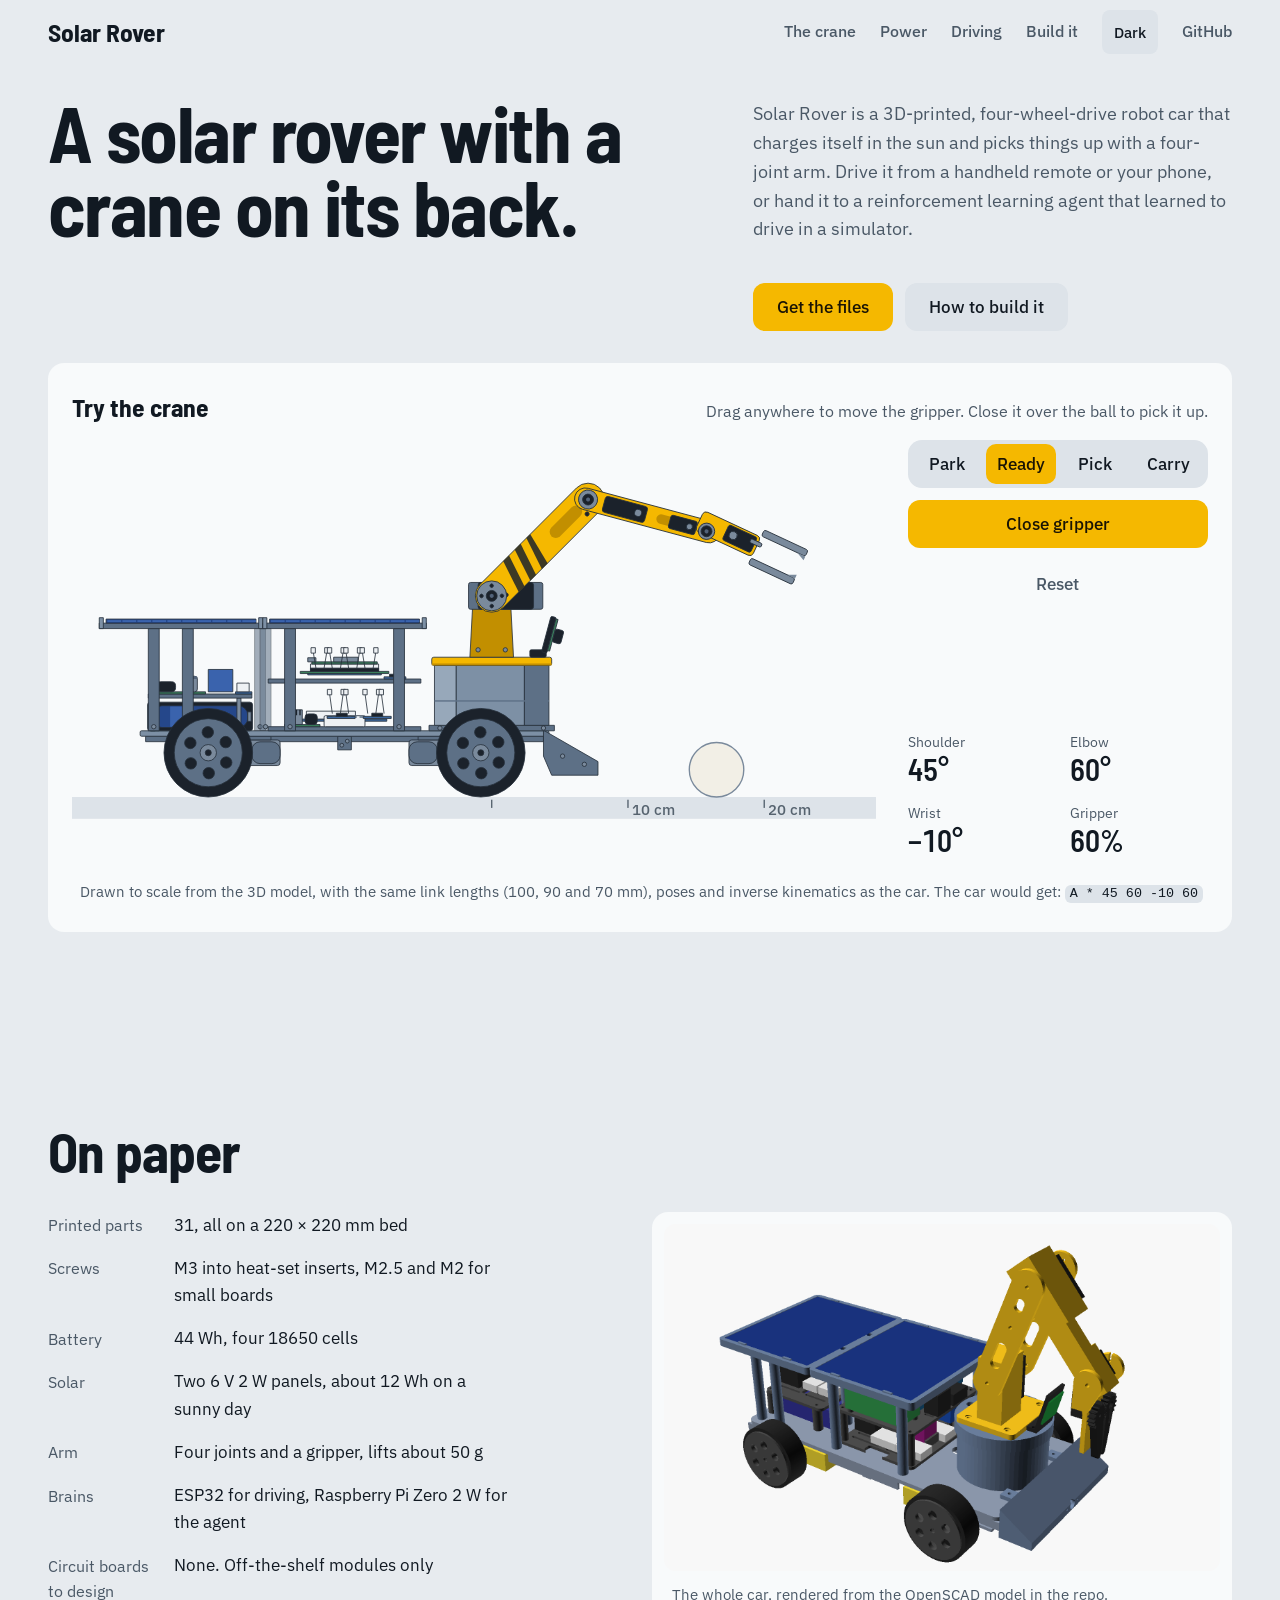
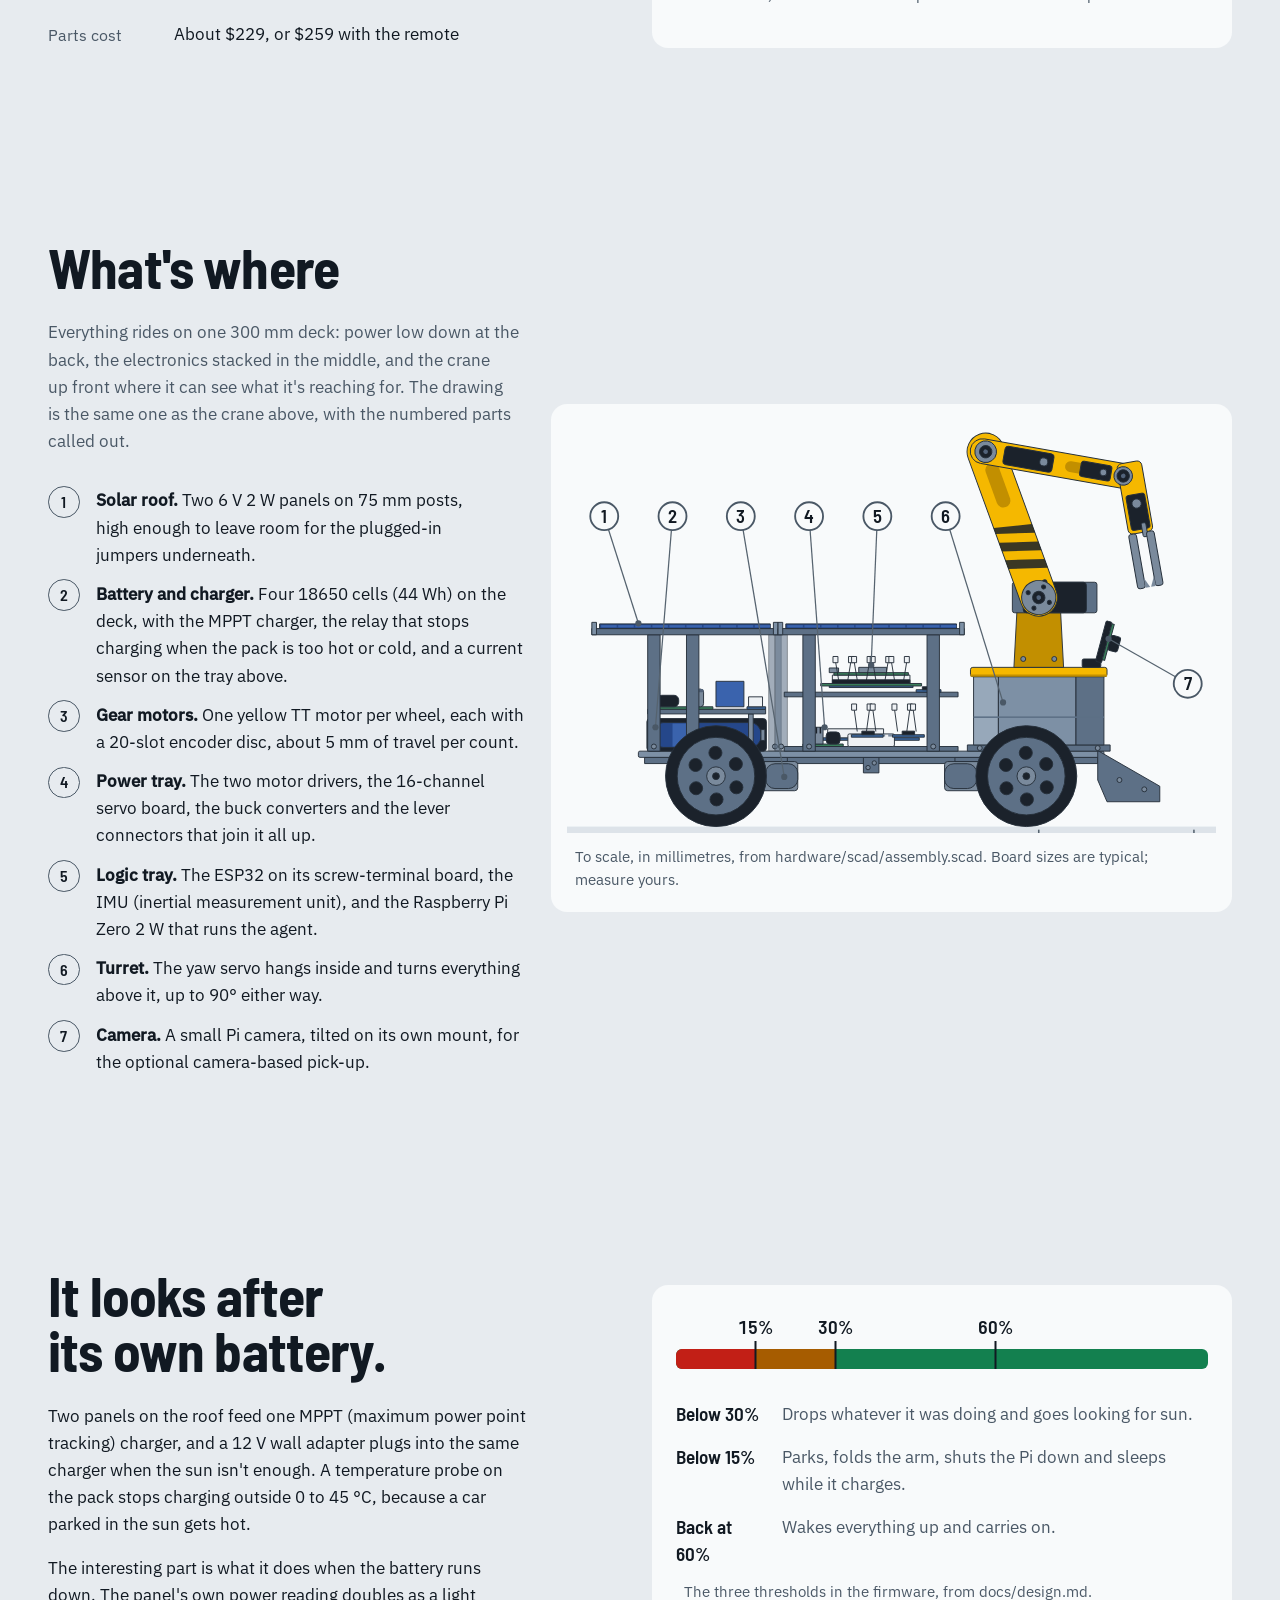
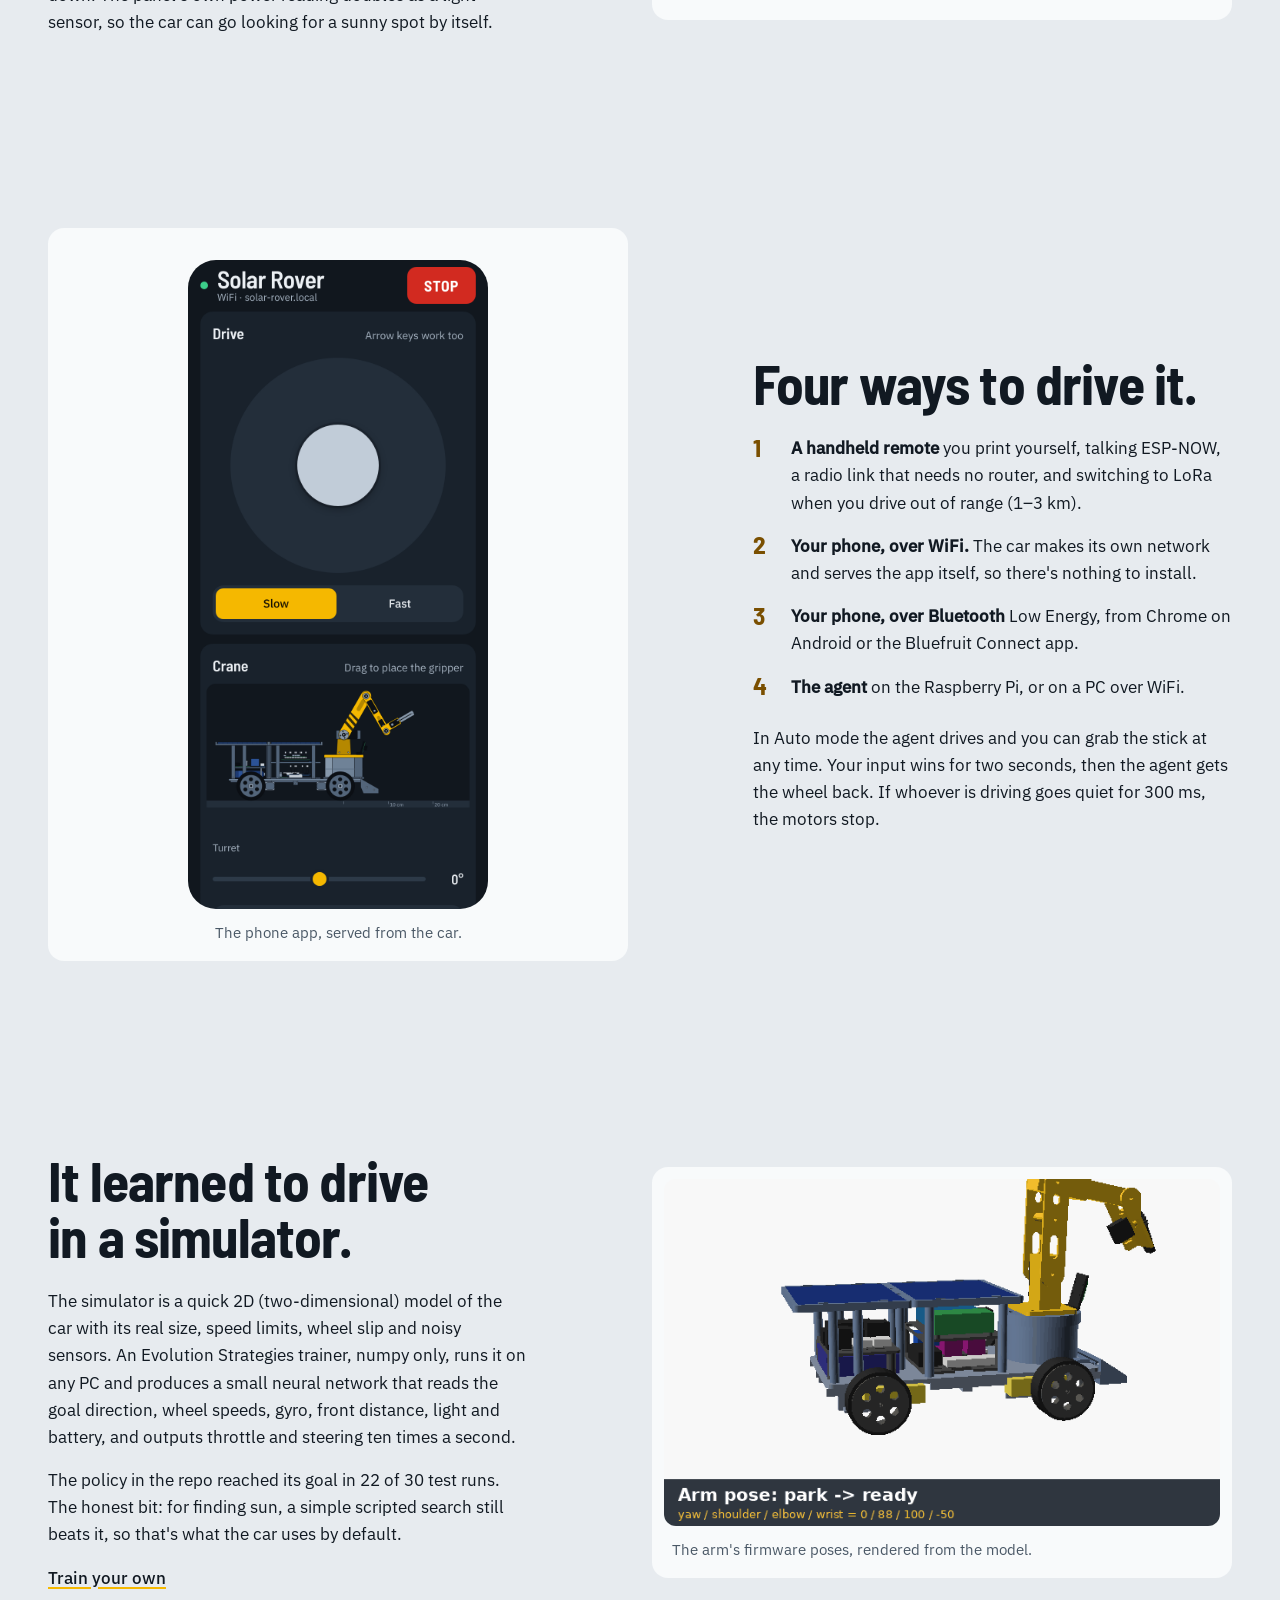
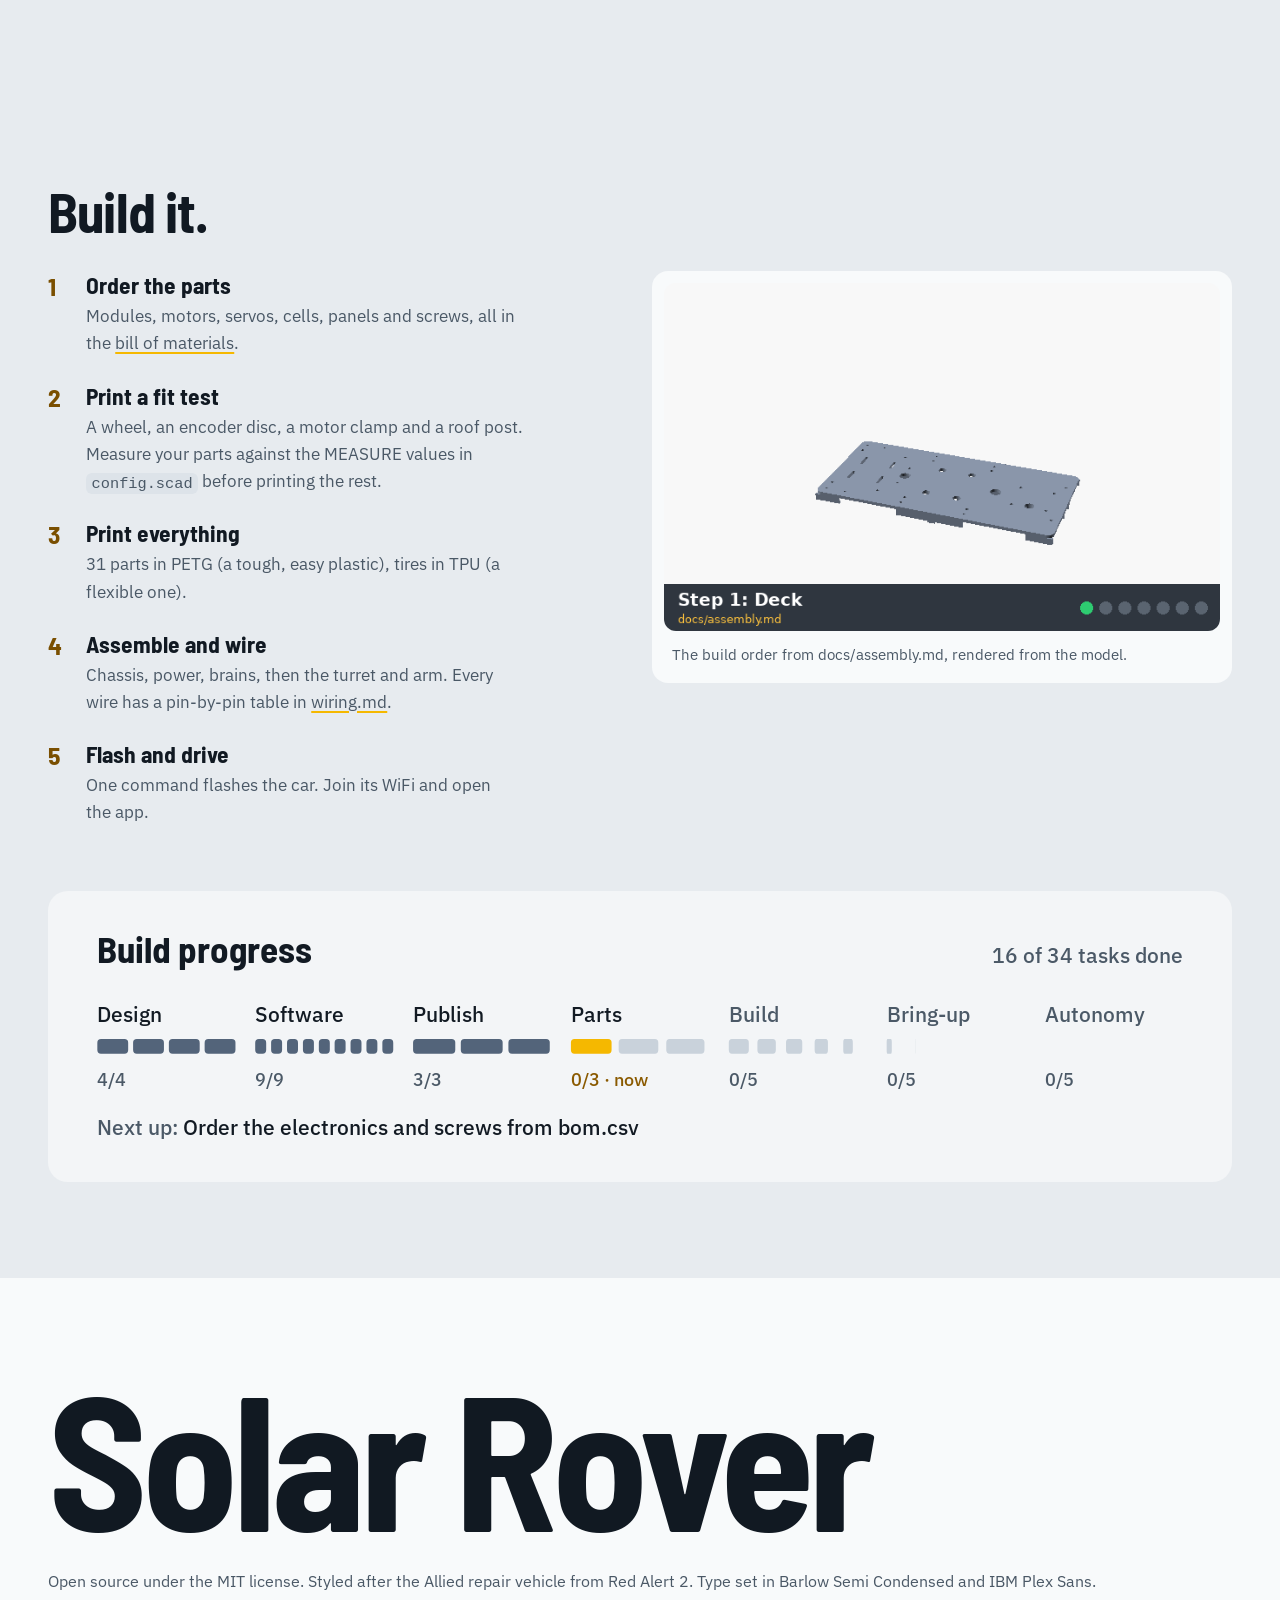
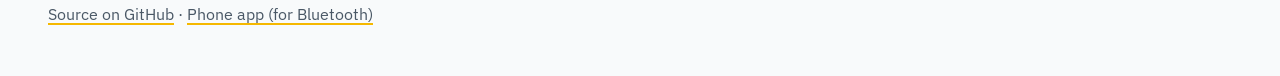
==== commit c01b854a: "Corner distance sensors and a guard that turns away from close corners In the simulator 41 of the po" ====
--- a/docs/index.html
+++ b/docs/index.html
@@ -74,7 +74,7 @@
       <div><dt>Arm</dt><dd>Four joints and a gripper, lifts about 50 g</dd></div>
       <div><dt>Brains</dt><dd>ESP32 for driving, Raspberry Pi Zero 2 W for the agent</dd></div>
       <div><dt>Circuit boards to design</dt><dd>None. Off-the-shelf modules only</dd></div>
-      <div><dt>Parts cost</dt><dd>About $221, or $252 with the remote</dd></div>
+      <div><dt>Parts cost</dt><dd>About $229, or $259 with the remote</dd></div>
     </dl>
     <figure class="plate">
       <img src="img/assembly.png" width="1600" height="1000" loading="lazy" alt="The assembled rover in 3D: solar roof on posts, electronics trays underneath, a yellow arm on a round turret at the front">
--- a/docs/site.css
+++ b/docs/site.css
@@ -24,7 +24,7 @@
 .bar nav{display:flex;gap:var(--s5)}
 .bar nav a,.gh{font-weight:500;font-size:.9375rem;color:var(--ink-2);text-decoration:none;padding:var(--s2) 0}
 .bar nav a:hover,.gh:hover{color:var(--ink)}
-.theme{font:500 .875rem var(--text);color:var(--ink);background:var(--raised);border:0;border-radius:var(--r-s);min-height:36px;padding:0 var(--s3);cursor:pointer}
+.theme{font:500 .875rem var(--text);color:var(--ink);background:var(--raised);border:0;border-radius:var(--r-s);min-height:44px;padding:0 var(--s3);cursor:pointer}
 @media (max-width:760px){.bar nav{display:none}.bar{gap:var(--s4)}}
 
 /* ---------- buttons ---------- */
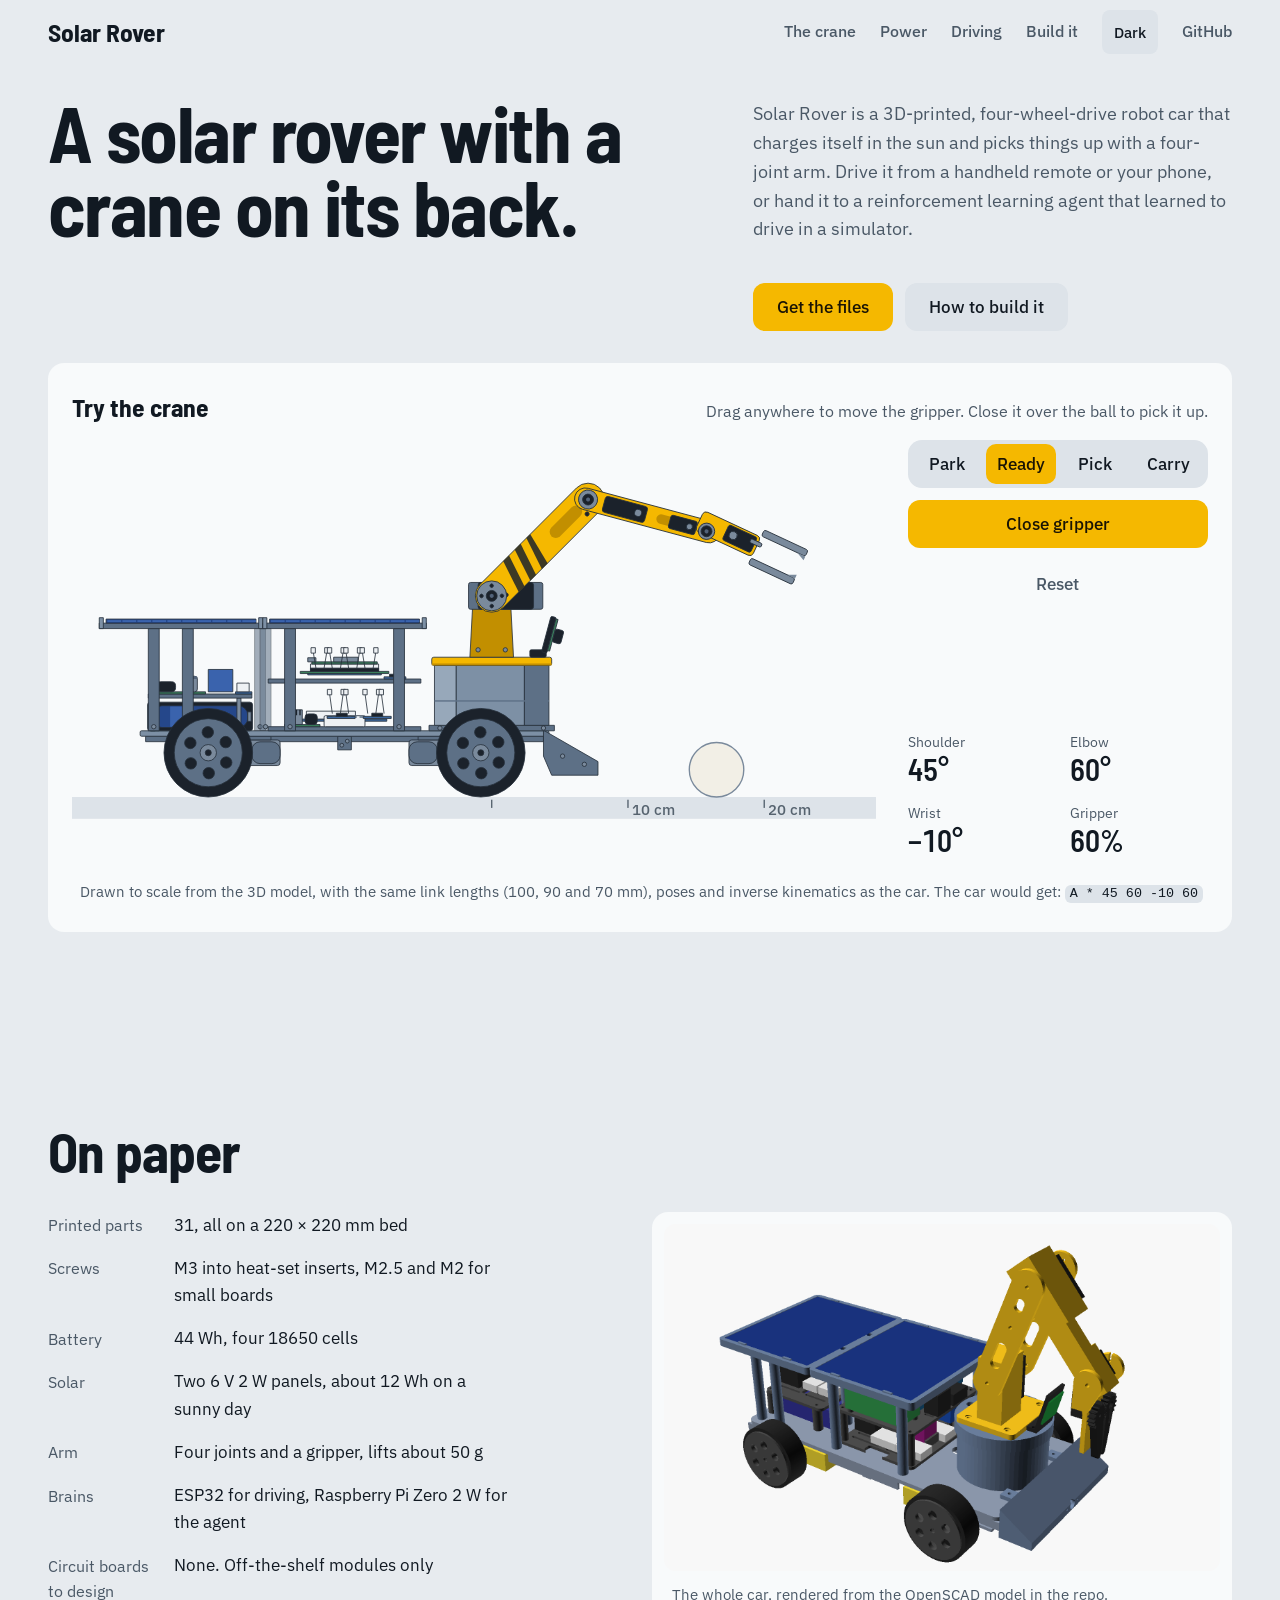
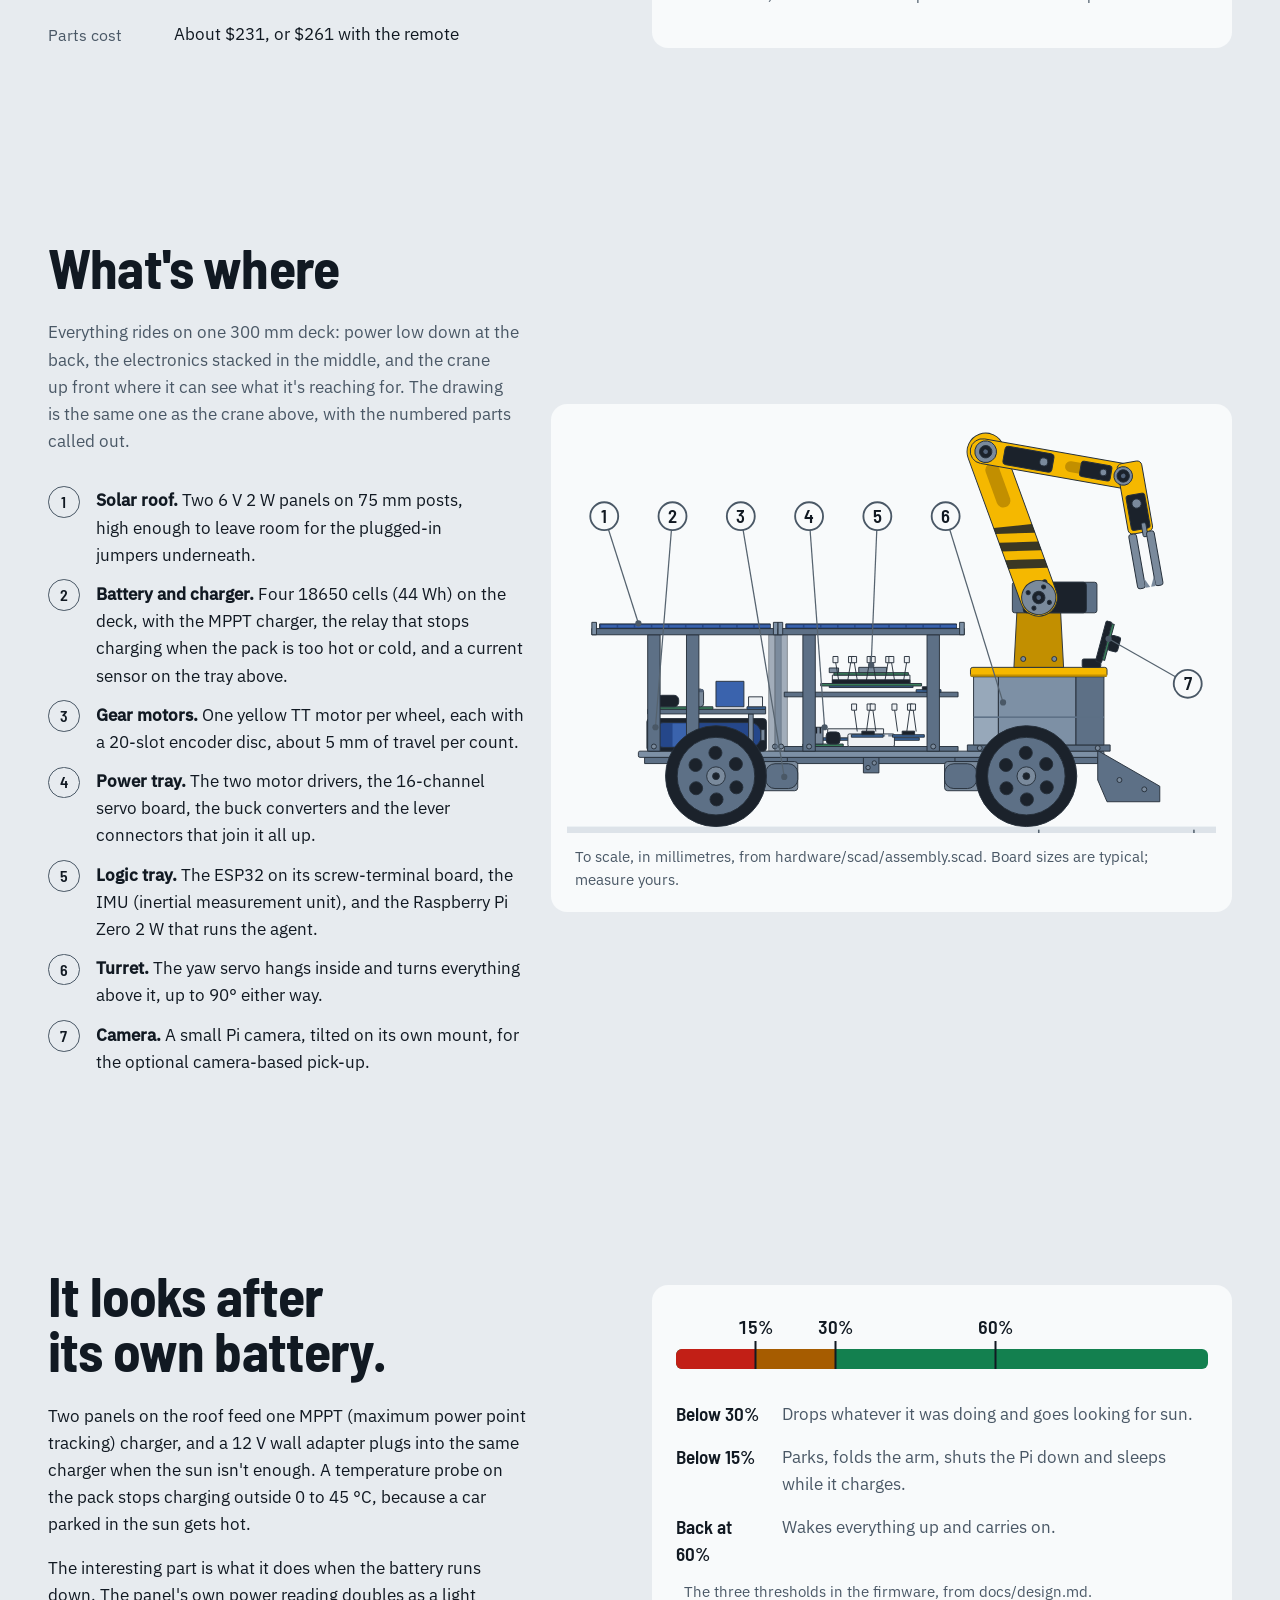
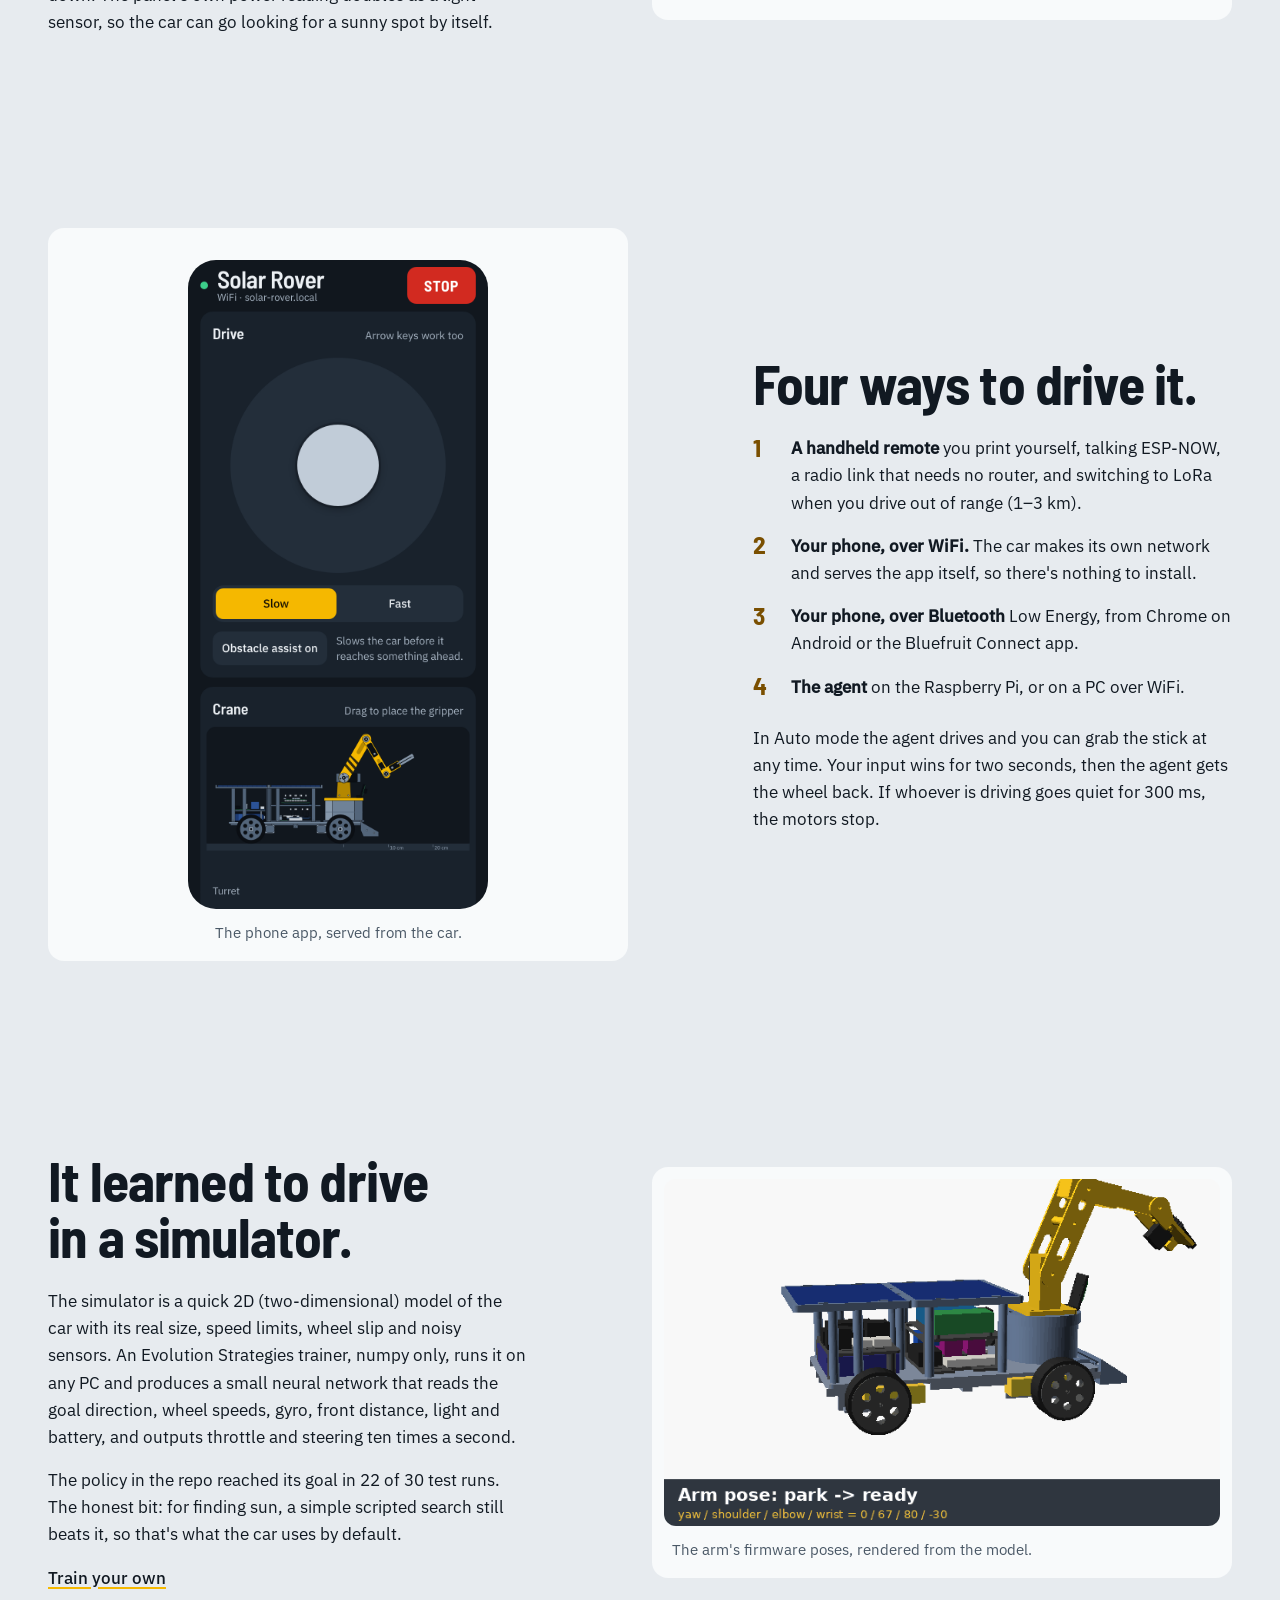
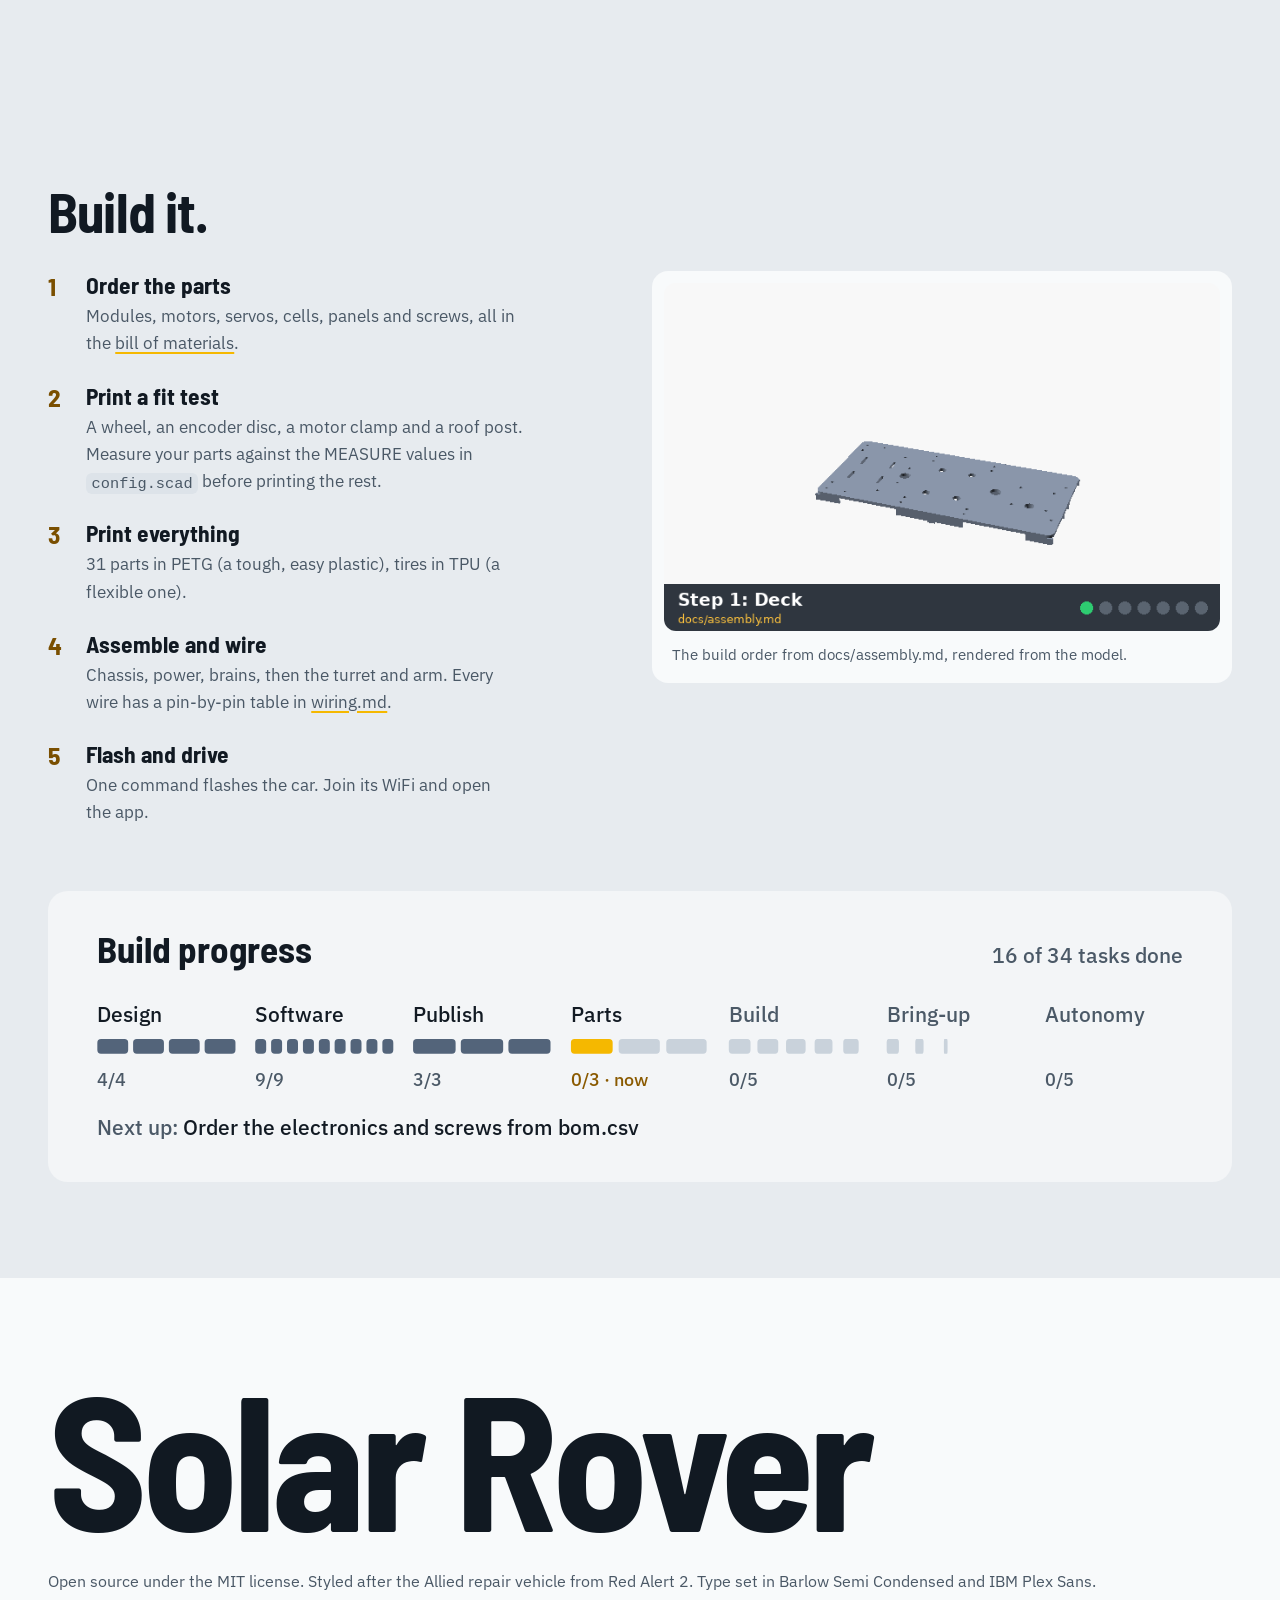
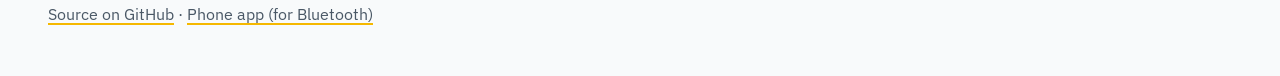
==== commit 118bc380: "Print plan: filament and hours per part, packed onto overnight plates tools/print_plan.py reads the " ====
--- a/docs/index.html
+++ b/docs/index.html
@@ -74,7 +74,7 @@
       <div><dt>Arm</dt><dd>Four joints and a gripper, lifts about 50 g</dd></div>
       <div><dt>Brains</dt><dd>ESP32 for driving, Raspberry Pi Zero 2 W for the agent</dd></div>
       <div><dt>Circuit boards to design</dt><dd>None. Off-the-shelf modules only</dd></div>
-      <div><dt>Parts cost</dt><dd>About $229, or $259 with the remote</dd></div>
+      <div><dt>Parts cost</dt><dd>About $231, or $261 with the remote</dd></div>
     </dl>
     <figure class="plate">
       <img src="img/assembly.png" width="1600" height="1000" loading="lazy" alt="The assembled rover in 3D: solar roof on posts, electronics trays underneath, a yellow arm on a round turret at the front">
